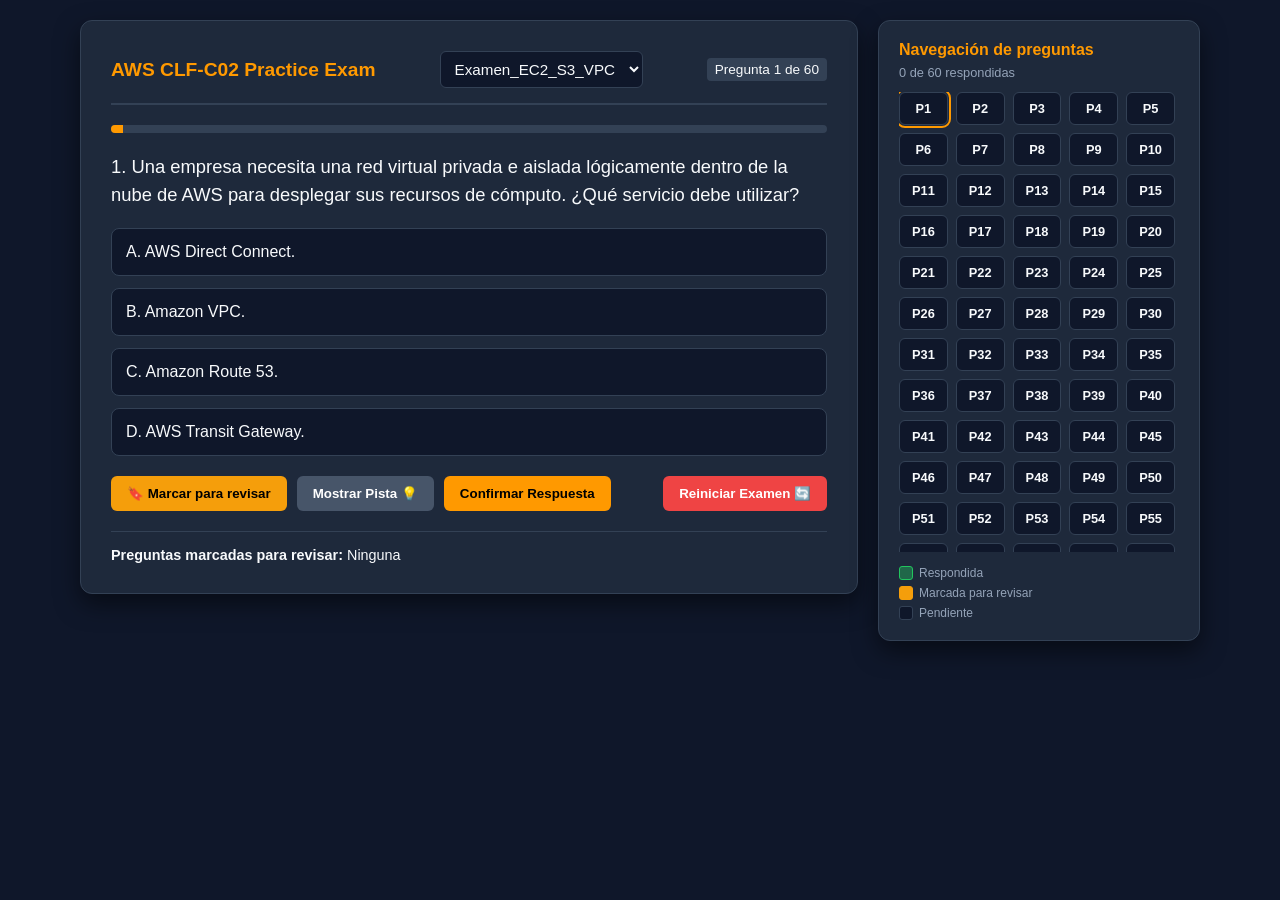
==== Examenes.html @ 05ba2298 "cambios" ====
<!DOCTYPE html>
<html lang="es">
<head>
    <meta charset="UTF-8">
    <meta name="viewport" content="width=device-width, initial-scale=1.0">
    <title>AWS Cloud Practitioner (CLF-C02) - Practice Exam</title>
    <style>
        :root {
            --bg-color: #0f172a;
            --card-bg: #1e293b;
            --accent: #ff9900;
            --text-main: #f8fafc;
            --text-muted: #94a3b8;
            --correct: #22c55e;
            --incorrect: #ef4444;
            --border-color: #334155;
            --warning: #f59e0b;
        }

        body {
            font-family: 'Segoe UI', Tahoma, Geneva, Verdana, sans-serif;
            background-color: var(--bg-color);
            color: var(--text-main);
            margin: 0;
            padding: 20px;
            display: flex;
            justify-content: center;
        }

        .layout {
            display: flex;
            gap: 20px;
            width: 100%;
            max-width: 1120px;
            align-items: flex-start;
        }

        .container {
            flex: 1;
            min-width: 0;
            background-color: var(--card-bg);
            padding: 30px;
            border-radius: 12px;
            box-shadow: 0 10px 25px rgba(0,0,0,0.5);
            border: 1px solid var(--border-color);
        }

        .nav-panel {
            width: 280px;
            flex-shrink: 0;
            background-color: var(--card-bg);
            padding: 20px;
            border-radius: 12px;
            box-shadow: 0 10px 25px rgba(0,0,0,0.5);
            border: 1px solid var(--border-color);
            position: sticky;
            top: 20px;
        }

        .nav-panel h3 {
            margin: 0 0 6px;
            font-size: 1rem;
            color: var(--accent);
        }

        .nav-summary {
            font-size: 0.8rem;
            color: var(--text-muted);
            margin-bottom: 12px;
        }

        .nav-grid {
            display: grid;
            grid-template-columns: repeat(5, 1fr);
            gap: 8px;
            max-height: 460px;
            overflow-y: auto;
            padding-right: 4px;
        }

        .nav-item {
            padding: 8px 0;
            border: 1px solid var(--border-color);
            border-radius: 6px;
            background-color: var(--bg-color);
            color: var(--text-main);
            font-size: 0.8rem;
            font-weight: bold;
            cursor: pointer;
            text-align: center;
            transition: all 0.15s;
        }

        .nav-item:hover {
            border-color: var(--accent);
        }

        /* Respondida (hecha) */
        .nav-item.answered {
            background-color: rgba(34, 197, 94, 0.2);
            border-color: var(--correct);
            color: #4ade80;
        }

        /* Marcada para revisar */
        .nav-item.flagged {
            background-color: var(--warning);
            border-color: var(--warning);
            color: #000;
        }

        /* Pregunta actual */
        .nav-item.current {
            outline: 2px solid var(--accent);
            outline-offset: 1px;
        }

        .nav-legend {
            margin-top: 14px;
            font-size: 0.75rem;
            color: var(--text-muted);
            display: flex;
            flex-direction: column;
            gap: 6px;
        }

        .nav-legend span {
            display: flex;
            align-items: center;
            gap: 6px;
        }

        .legend-dot {
            width: 12px;
            height: 12px;
            border-radius: 3px;
            display: inline-block;
            border: 1px solid var(--border-color);
        }

        .legend-answered { background-color: rgba(34, 197, 94, 0.4); border-color: var(--correct); }
        .legend-flagged { background-color: var(--warning); border-color: var(--warning); }
        .legend-pending { background-color: var(--bg-color); }

        .header {
            display: flex;
            justify-content: space-between;
            align-items: center;
            border-bottom: 2px solid var(--border-color);
            padding-bottom: 15px;
            margin-bottom: 20px;
        }

        .title {
            font-size: 1.2rem;
            color: var(--accent);
            font-weight: bold;
        }

        .exam-selector {
            background-color: var(--bg-color);
            border: 1px solid var(--border-color);
            color: var(--text-main);
            padding: 8px 10px;
            border-radius: 6px;
            font-size: 0.95rem;
        }

        .progress-bar-container {
            width: 100%;
            background-color: var(--border-color);
            height: 8px;
            border-radius: 4px;
            margin-bottom: 20px;
            overflow: hidden;
        }

        .progress-bar {
            height: 100%;
            background-color: var(--accent);
            width: 0%;
            transition: width 0.3s ease;
        }

        .question-text {
            font-size: 1.15rem;
            line-height: 1.5;
            margin-bottom: 20px;
        }

        .options-list {
            display: flex;
            flex-direction: column;
            gap: 12px;
            margin-bottom: 20px;
        }

        .option-btn {
            background-color: var(--bg-color);
            border: 1px solid var(--border-color);
            color: var(--text-main);
            padding: 14px;
            border-radius: 8px;
            text-align: left;
            cursor: pointer;
            font-size: 1rem;
            transition: all 0.2s;
        }

        .option-btn:hover:not(:disabled) {
            border-color: var(--accent);
            background-color: #1e293b;
        }

        .option-btn.selected {
            border-color: var(--accent);
            background-color: rgba(255, 153, 0, 0.1);
        }

        .option-btn.correct-ans {
            background-color: rgba(34, 197, 94, 0.2);
            border-color: var(--correct);
            color: #4ade80;
        }

        .option-btn.incorrect-ans {
            background-color: rgba(239, 68, 68, 0.2);
            border-color: var(--incorrect);
            color: #f87171;
        }

        .actions {
            display: flex;
            flex-wrap: wrap;
            gap: 10px;
            margin-top: 20px;
        }

        .btn {
            padding: 10px 16px;
            border: none;
            border-radius: 6px;
            font-weight: bold;
            cursor: pointer;
            transition: background 0.2s;
        }

        .btn-primary { background-color: var(--accent); color: #000; }
        .btn-primary:hover { background-color: #e68a00; }
        .btn-secondary { background-color: #475569; color: #fff; }
        .btn-secondary:hover { background-color: #64748b; }
        .btn-warning { background-color: var(--warning); color: #000; }
        .btn-warning:hover { background-color: #d97706; }
        .btn-reset { background-color: var(--incorrect); color: #fff; margin-left: auto; }

        .hint-box, .explanation-box {
            margin-top: 15px;
            padding: 15px;
            border-radius: 8px;
            font-size: 0.95rem;
            line-height: 1.4;
        }

        .hint-box {
            background-color: rgba(255, 255, 255, 0.05);
            border-left: 4px solid var(--accent);
            display: none;
        }

        .explanation-box {
            background-color: rgba(30, 58, 138, 0.3);
            border-left: 4px solid #3b82f6;
            display: none;
        }

        .status-badge {
            font-size: 0.85rem;
            padding: 4px 8px;
            border-radius: 4px;
            background: #334155;
        }

        .flagged-container {
            margin-top: 20px;
            padding-top: 15px;
            border-top: 1px solid var(--border-color);
            font-size: 0.9rem;
        }

        .flag-tag {
            display: inline-block;
            margin: 2px;
            padding: 4px 8px;
            cursor: pointer;
            background: var(--warning);
            color: #000;
            border: none;
            border-radius: 4px;
            font-weight: bold;
        }

        .results-list {
            display: flex;
            flex-direction: column;
            gap: 10px;
            margin: 20px 0;
        }

        .wrong-question-btn {
            width: 100%;
            background-color: rgba(239, 68, 68, 0.15);
            border: 1px solid var(--incorrect);
            color: var(--text-main);
            padding: 12px;
            border-radius: 6px;
            text-align: left;
            cursor: pointer;
        }

        .wrong-question-btn:hover {
            background-color: rgba(239, 68, 68, 0.3);
        }

        @media (max-width: 900px) {
            .layout {
                flex-direction: column;
                align-items: stretch;
            }

            .nav-panel {
                width: auto;
                position: static;
            }

            .nav-grid {
                grid-template-columns: repeat(8, 1fr);
                max-height: 200px;
            }
        }

        @media (max-width: 600px) {
            body {
                padding: 10px;
            }

            .container {
                padding: 16px;
            }

            .nav-grid {
                grid-template-columns: repeat(6, 1fr);
            }

            .header {
                flex-direction: column;
                align-items: stretch;
                gap: 12px;
            }

            .exam-selector,
            .status-badge {
                width: 100%;
                box-sizing: border-box;
            }

            .title {
                font-size: 1rem;
            }

            .question-text {
                font-size: 1rem;
            }

            .btn {
                width: 100%;
                margin-left: 0;
            }

            .btn-reset {
                margin-left: 0;
            }
        }
    </style>
</head>
<body>

<div class="layout">
<div class="container">
    <div class="header">
        <span class="title">AWS CLF-C02 Practice Exam</span>
        <select class="exam-selector" id="exam-selector" onchange="changeExam(this.value)">
            <option value="">Cargando exámenes...</option>
        </select>
        <span class="status-badge" id="progress-text">Cargando preguntas...</span>
    </div>

    <div class="progress-bar-container">
        <div class="progress-bar" id="progress-bar"></div>
    </div>

    <div id="quiz-body">
        <div class="question-text" id="question-text"></div>
        <div class="options-list" id="options-container"></div>

        <div class="hint-box" id="hint-box">
            💡 <strong>Pista:</strong> <span id="hint-text"></span>
        </div>

        <div class="explanation-box" id="explanation-box">
            📘 <strong>Aclaración / Explicación:</strong> <span id="explanation-text"></span>
        </div>

        <div class="actions">
            <button class="btn btn-warning" id="flag-btn" onclick="toggleFlag()">🔖 Marcar para revisar</button>
            <button class="btn btn-secondary" id="hint-btn" onclick="toggleHint()">Mostrar Pista 💡</button>
            <button class="btn btn-secondary" id="previous-btn" onclick="previousQuestion()" style="display:none;">⬅️ Anterior</button>
            <button class="btn btn-primary" id="submit-btn" onclick="checkAnswer()">Confirmar Respuesta</button>
            <button class="btn btn-primary" id="next-btn" onclick="nextQuestion()" style="display:none;">Siguiente ➡️</button>
            <button class="btn btn-secondary" id="return-results-btn" onclick="returnToResults()" style="display:none;">Volver a preguntas para revisar</button>
            <button class="btn btn-reset" onclick="resetProgress()">Reiniciar Examen 🔄</button>
        </div>

        <div class="flagged-container">
            <strong>Preguntas marcadas para revisar:</strong>
            <span id="flagged-tags">Ninguna</span>
        </div>
    </div>

    <div id="results-body" style="display:none;"></div>
</div>

<div class="nav-panel">
    <h3>Navegación de preguntas</h3>
    <div class="nav-summary" id="nav-summary">0 de 0 respondidas</div>
    <div class="nav-grid" id="nav-grid"></div>
    <div class="nav-legend">
        <span><span class="legend-dot legend-answered"></span> Respondida</span>
        <span><span class="legend-dot legend-flagged"></span> Marcada para revisar</span>
        <span><span class="legend-dot legend-pending"></span> Pendiente</span>
    </div>
</div>
</div>

<script>
    let questions = [];
    let currentIndex = 0;
    let selectedOption = null;
    let userAnswers = {};
    let flaggedQuestions = [];
    let currentExamFile = '';
    const maxExamFilesToCheck = 50;

    async function initApp() {
        const examFiles = await discoverExamFiles();
        const examSelector = document.getElementById('exam-selector');
        examSelector.innerHTML = '';

        if (examFiles.length === 0) {
            document.getElementById('question-text').innerText = 'No se encontraron archivos ExamenN.json.';
            return;
        }

        examFiles.forEach((examFile, index) => {
            const option = document.createElement('option');
            option.value = examFile;
            option.innerText = getExamLabel(examFile);
            examSelector.appendChild(option);
        });

        currentExamFile = examFiles[0];
        examSelector.value = currentExamFile;
        await loadExam(currentExamFile);
    }

    function getExamLabel(examFile) {
        return examFile.replace(/\.json$/i, '');
    }

    async function discoverExamFiles() {
        const listedExamFiles = await discoverExamFilesFromDirectory();
        const candidateFiles = [
            ...listedExamFiles,
            ...Array.from({ length: maxExamFilesToCheck }, (_, index) => `Examen${index + 1}.json`),
            'Examen_EC2_S3_VPC.json',
            'Examen_practica4.json',
            'Examen_practica5.json',
            'Examen_Modulo3.json'
        ];

        const examChecks = [...new Set(candidateFiles)].map(examFile => {

            return fetch(examFile, { cache: 'no-store' })
                .then(response => response.ok ? examFile : null)
                .catch(() => null);
        });

        const examFiles = await Promise.all(examChecks);
        return examFiles.filter(Boolean);
    }

    async function discoverExamFilesFromDirectory() {
        try {
            const response = await fetch('./', { cache: 'no-store' });
            if (!response.ok) return [];

            const directoryHtml = await response.text();
            const documentContent = new DOMParser().parseFromString(directoryHtml, 'text/html');
            const examFiles = [...documentContent.querySelectorAll('a')]
                .map(link => decodeURIComponent(link.getAttribute('href') || ''))
                .filter(file => /^Examen[^/]*\.json$/i.test(file))
                .map(file => file.split('/').pop());

            return [...new Set(examFiles)].sort((firstFile, secondFile) =>
                firstFile.localeCompare(secondFile, undefined, { numeric: true, sensitivity: 'base' })
            );
        } catch (error) {
            return [];
        }
    }

    async function loadExam(examFile) {
        try {
            const response = await fetch(examFile);
            if (!response.ok) throw new Error(`No se pudo cargar ${examFile}`);

            currentExamFile = examFile;
            questions = await response.json();
            currentIndex = 0;
            selectedOption = null;
            userAnswers = {};
            flaggedQuestions = [];
            loadProgress();
            renderQuestion();
        } catch (error) {
            document.getElementById('question-text').innerText = `Error al cargar el archivo '${examFile}'. Verifica que esté en la misma carpeta.`;
            console.error(error);
        }
    }

    function changeExam(examFile) {
        if (examFile === currentExamFile) return;
        loadExam(examFile);
    }

    function storageKey(name) {
        return `aws_exam_${currentExamFile}_${name}`;
    }

    function loadProgress() {
        const savedIndex = localStorage.getItem(storageKey('current_index'));
        const savedAnswers = localStorage.getItem(storageKey('answers'));
        const savedFlags = localStorage.getItem(storageKey('flags'));

        if (savedIndex !== null) currentIndex = parseInt(savedIndex, 10);
        if (savedAnswers !== null) userAnswers = JSON.parse(savedAnswers);
        if (savedFlags !== null) flaggedQuestions = JSON.parse(savedFlags);
    }

    function saveProgress() {
        localStorage.setItem(storageKey('current_index'), currentIndex);
        localStorage.setItem(storageKey('answers'), JSON.stringify(userAnswers));
        localStorage.setItem(storageKey('flags'), JSON.stringify(flaggedQuestions));
    }

    function renderQuestion() {
        if (questions.length === 0) return;

        if (currentIndex >= questions.length) {
            showResults();
            return;
        }

        const q = questions[currentIndex];
        document.getElementById('question-text').innerText = q.question;
        document.getElementById('progress-text').innerText = `Pregunta ${currentIndex + 1} de ${questions.length}`;
        document.getElementById('progress-bar').style.width = `${((currentIndex + 1) / questions.length) * 100}%`;

        const optionsContainer = document.getElementById('options-container');
        optionsContainer.innerHTML = '';
        document.getElementById('hint-box').style.display = 'none';
        document.getElementById('explanation-box').style.display = 'none';
        document.getElementById('previous-btn').style.display = currentIndex > 0 ? 'inline-block' : 'none';
        document.getElementById('submit-btn').style.display = 'inline-block';
        document.getElementById('next-btn').style.display = 'none';
        selectedOption = Array.isArray(q.correct) ? [] : null;

        q.options.forEach((opt, idx) => {
            const btn = document.createElement('button');
            btn.className = 'option-btn';
            btn.innerText = opt;
            btn.onclick = () => selectOption(idx);
            optionsContainer.appendChild(btn);
        });

        if (userAnswers[currentIndex] !== undefined) {
            if (Array.isArray(q.correct)) {
                selectedOption = Array.isArray(userAnswers[currentIndex])
                    ? [...userAnswers[currentIndex]]
                    : [];
                if (selectedOption.length > 0) checkAnswer(true);
            } else {
                selectedOption = userAnswers[currentIndex];
                checkAnswer(true);
            }
        }

        updateFlaggedUI();
        updateQuestionActionButtons();
        renderNavPanel();
    }

    function selectOption(index) {
        if (userAnswers[currentIndex] !== undefined) return;

        const isMultipleChoice = Array.isArray(questions[currentIndex].correct);
        if (isMultipleChoice) {
            selectedOption = selectedOption.includes(index)
                ? selectedOption.filter(optionIndex => optionIndex !== index)
                : [...selectedOption, index];
        } else {
            selectedOption = index;
        }

        const buttons = document.querySelectorAll('.option-btn');
        buttons.forEach((btn, idx) => {
            if (isMultipleChoice ? selectedOption.includes(idx) : idx === index) {
                btn.classList.add('selected');
            } else {
                btn.classList.remove('selected');
            }
        });
    }

    function toggleHint() {
        const hintBox = document.getElementById('hint-box');
        document.getElementById('hint-text').innerText = questions[currentIndex].hint;
        hintBox.style.display = (hintBox.style.display === 'none' || hintBox.style.display === '') ? 'block' : 'none';
    }

    function checkAnswer(isRestored = false) {
        const isMultipleChoice = Array.isArray(questions[currentIndex].correct);
        const hasSelection = isMultipleChoice ? selectedOption.length > 0 : selectedOption !== null;

        if (!hasSelection && !isRestored) {
            alert("Por favor selecciona una opción antes de continuar.");
            return;
        }

        const q = questions[currentIndex];
        if (isMultipleChoice && selectedOption.length !== q.correct.length && !isRestored) {
            alert(`Debes seleccionar exactamente ${q.correct.length} opciones.`);
            return;
        }

        const buttons = document.querySelectorAll('.option-btn');
        const selectedOptions = isMultipleChoice ? selectedOption : [selectedOption];

        userAnswers[currentIndex] = isMultipleChoice ? [...selectedOption] : selectedOption;
        saveProgress();

        buttons.forEach((btn, idx) => {
            btn.disabled = true;
            
            // Evalúa respuestas únicas o múltiples (arreglos)
            const isThisOptionCorrect = Array.isArray(q.correct) ? q.correct.includes(idx) : idx === q.correct;

            if (isThisOptionCorrect) {
                btn.classList.add('correct-ans');
            } else if (selectedOptions.includes(idx)) {
                btn.classList.add('incorrect-ans');
            }
        });

        document.getElementById('explanation-text').innerHTML = q.explanation;
        document.getElementById('explanation-box').style.display = 'block';

        document.getElementById('submit-btn').style.display = 'none';
        document.getElementById('next-btn').style.display = 'inline-block';

        renderNavPanel();
    }

    function nextQuestion() {
        currentIndex++;
        saveProgress();
        renderQuestion();
    }

    function previousQuestion() {
        if (currentIndex === 0) return;

        currentIndex--;
        saveProgress();
        renderQuestion();
    }

    function toggleFlag() {
        if (flaggedQuestions.includes(currentIndex)) {
            flaggedQuestions = flaggedQuestions.filter(idx => idx !== currentIndex);
        } else {
            flaggedQuestions.push(currentIndex);
        }
        saveProgress();
        updateFlaggedUI();
        updateQuestionActionButtons();
        renderNavPanel();
    }

    function updateQuestionActionButtons() {
        const hasConfirmedAnswer = userAnswers[currentIndex] !== undefined;
        const isFlagged = flaggedQuestions.includes(currentIndex);
        const canGoToNext = hasConfirmedAnswer || isFlagged;

        document.getElementById('submit-btn').style.display = canGoToNext ? 'none' : 'inline-block';
        document.getElementById('next-btn').style.display = canGoToNext ? 'inline-block' : 'none';
    }

    function updateFlaggedUI() {
        const flagBtn = document.getElementById('flag-btn');
        const flaggedTags = document.getElementById('flagged-tags');

        if (flaggedQuestions.includes(currentIndex)) {
            flagBtn.innerText = "🚩 Marcada (Desmarcar)";
        } else {
            flagBtn.innerText = "🔖 Marcar para revisar";
        }

        if (flaggedQuestions.length === 0) {
            flaggedTags.innerHTML = "Ninguna";
        } else {
            flaggedTags.innerHTML = flaggedQuestions
                .sort((a, b) => a - b)
                .map(idx => `<button class="flag-tag" onclick="goToQuestion(${idx})">P${idx + 1}</button>`)
                .join(' ');
        }
    }

    function goToQuestion(index) {
        if (document.getElementById('results-body').style.display === 'block') {
            document.getElementById('results-body').style.display = 'none';
            document.getElementById('quiz-body').style.display = 'block';
            document.getElementById('return-results-btn').style.display = 'none';
        }
        currentIndex = index;
        saveProgress();
        renderQuestion();
    }

    function renderNavPanel() {
        const navGrid = document.getElementById('nav-grid');
        const navSummary = document.getElementById('nav-summary');
        if (!navGrid) return;

        if (questions.length === 0) {
            navGrid.innerHTML = '';
            navSummary.innerText = '0 de 0 respondidas';
            return;
        }

        const answeredCount = Object.keys(userAnswers).length;
        navSummary.innerText = `${answeredCount} de ${questions.length} respondidas`;

        navGrid.innerHTML = questions.map((_, index) => {
            const classes = ['nav-item'];
            if (userAnswers[index] !== undefined) classes.push('answered');
            if (flaggedQuestions.includes(index)) classes.push('flagged');
            if (index === currentIndex) classes.push('current');
            return `<button class="${classes.join(' ')}" onclick="goToQuestion(${index})">P${index + 1}</button>`;
        }).join('');
    }

    function resetProgress() {
        if (confirm("¿Estás seguro de reiniciar todo el examen? Se borrará tu avance y marcas.")) {
            localStorage.removeItem(storageKey('current_index'));
            localStorage.removeItem(storageKey('answers'));
            localStorage.removeItem(storageKey('flags'));
            currentIndex = 0;
            userAnswers = {};
            flaggedQuestions = [];
            document.getElementById('results-body').style.display = 'none';
            document.getElementById('quiz-body').style.display = 'block';
            document.getElementById('return-results-btn').style.display = 'none';
            renderQuestion();
        }
    }

    function isAnswerCorrect(question, answer) {
        if (Array.isArray(question.correct)) {
            return Array.isArray(answer)
                && question.correct.length === answer.length
                && question.correct.every(optionIndex => answer.includes(optionIndex));
        }

        return answer === question.correct;
    }

    function getIncorrectQuestions() {
        return questions
            .map((question, index) => ({ question, index }))
            .filter(({ question, index }) =>
                userAnswers[index] !== undefined && !isAnswerCorrect(question, userAnswers[index])
            );
    }

    function reviewIncorrectQuestion(index) {
        document.getElementById('results-body').style.display = 'none';
        document.getElementById('quiz-body').style.display = 'block';
        document.getElementById('return-results-btn').style.display = 'inline-block';
        currentIndex = index;
        saveProgress();
        renderQuestion();
    }

    function returnToResults() {
        document.getElementById('quiz-body').style.display = 'none';
        document.getElementById('return-results-btn').style.display = 'none';
        showResults();
    }

    function showResults() {
        document.getElementById('return-results-btn').style.display = 'none';
        let correctCount = 0;
        questions.forEach((q, idx) => {
            if (isAnswerCorrect(q, userAnswers[idx])) correctCount++;
        });

        const scorePercent = Math.round((correctCount / questions.length) * 100);
        if (flaggedQuestions.length > 0) {
            const reviewFlagged = confirm(
                `Tienes ${flaggedQuestions.length} pregunta(s) marcada(s) para revisar. ¿Quieres revisarlas ahora?`
            );

            if (reviewFlagged) {
                goToQuestion([...flaggedQuestions].sort((a, b) => a - b)[0]);
                return;
            }
        }

        const incorrectQuestions = getIncorrectQuestions();
        const incorrectList = incorrectQuestions.length === 0
            ? '<p>✅ No tienes respuestas incorrectas.</p>'
            : `
                <h3>Preguntas para revisar</h3>
                <p>Haz clic en una pregunta para volver a verla con su explicación.</p>
                <div class="results-list">
                    ${incorrectQuestions.map(({ question, index }) => `
                        <button class="wrong-question-btn" onclick="reviewIncorrectQuestion(${index})">
                            ❌ Pregunta ${index + 1}: ${question.question}
                        </button>
                    `).join('')}
                </div>
            `;

        document.getElementById('quiz-body').style.display = 'none';
        document.getElementById('results-body').style.display = 'block';
        document.getElementById('results-body').innerHTML = `
            <h2>🎉 ¡Examen Completado!</h2>
            <p>Puntaje obtenido: <strong>${correctCount} / ${questions.length}</strong> (${scorePercent}%)</p>
            <p>${scorePercent >= 70 ? '✅ ¡Felicidades! Aprobaste la simulación.' : '⚠️ Te sugerimos repasar los conceptos e intentarlo de nuevo.'}</p>
            ${incorrectList}
            <button class="btn btn-primary" onclick="resetProgress()">Intentar de Nuevo 🔄</button>
        `;
    }

    // Iniciar aplicación
    initApp();
</script>
</body>
</html>
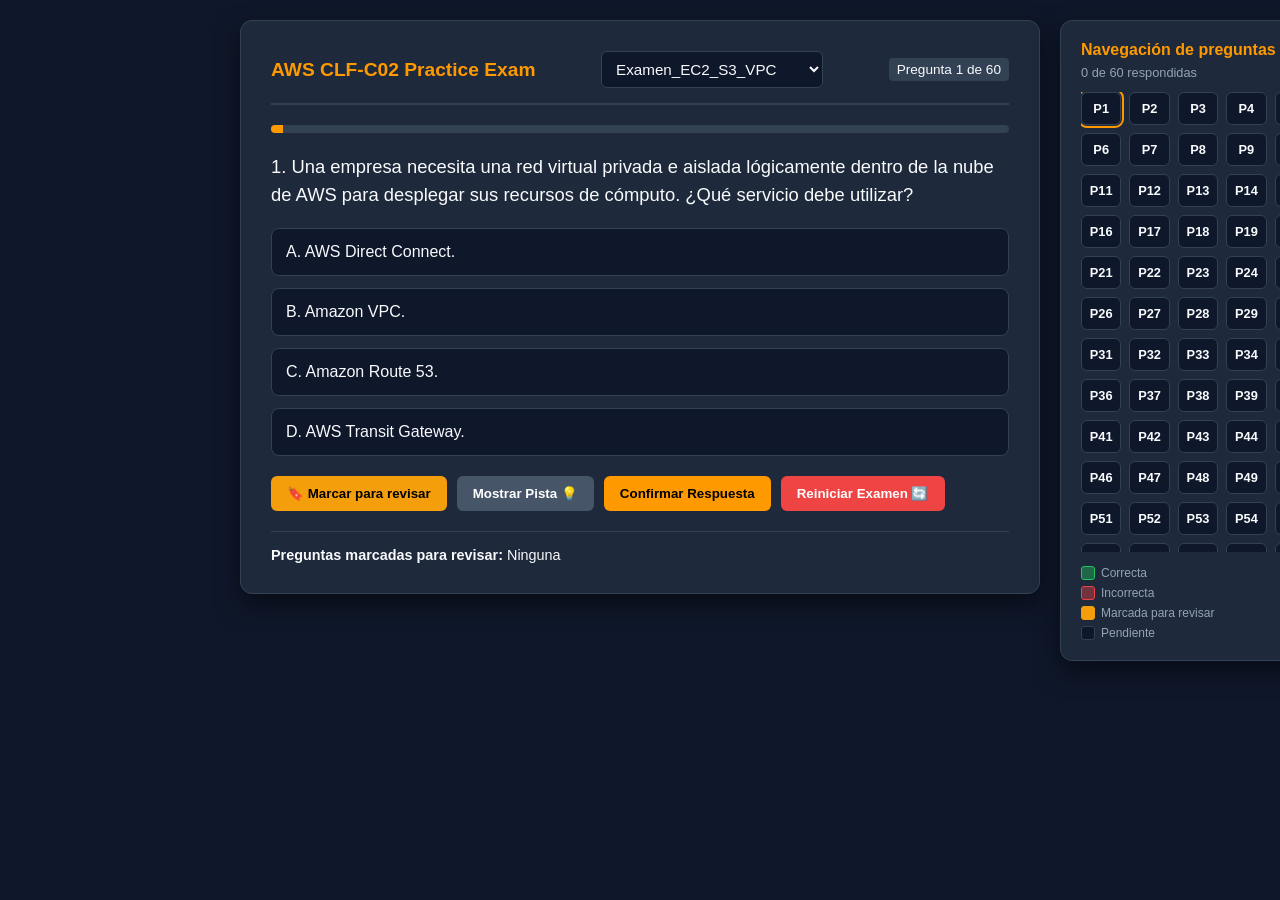
==== commit 4ad4b46a: "cambios" ====
--- a/Examenes.html
+++ b/Examenes.html
@@ -28,16 +28,15 @@
         }
 
         .layout {
-            display: flex;
-            gap: 20px;
-            width: 100%;
-            max-width: 1120px;
-            align-items: flex-start;
+            position: relative;
+            width: 800px;
+            max-width: 100%;
         }
 
         .container {
-            flex: 1;
-            min-width: 0;
+            width: 800px;
+            max-width: 100%;
+            box-sizing: border-box;
             background-color: var(--card-bg);
             padding: 30px;
             border-radius: 12px;
@@ -47,14 +46,15 @@
 
         .nav-panel {
             width: 280px;
-            flex-shrink: 0;
+            box-sizing: border-box;
             background-color: var(--card-bg);
             padding: 20px;
             border-radius: 12px;
             box-shadow: 0 10px 25px rgba(0,0,0,0.5);
             border: 1px solid var(--border-color);
-            position: sticky;
-            top: 20px;
+            position: absolute;
+            top: 0;
+            left: calc(100% + 20px);
         }
 
         .nav-panel h3 {
@@ -95,11 +95,18 @@
             border-color: var(--accent);
         }
 
-        /* Respondida (hecha) */
-        .nav-item.answered {
+        /* Respondida correctamente */
+        .nav-item.correct {
             background-color: rgba(34, 197, 94, 0.2);
             border-color: var(--correct);
             color: #4ade80;
+        }
+
+        /* Respondida incorrectamente */
+        .nav-item.incorrect {
+            background-color: rgba(239, 68, 68, 0.2);
+            border-color: var(--incorrect);
+            color: #f87171;
         }
 
         /* Marcada para revisar */
@@ -138,7 +145,8 @@
             border: 1px solid var(--border-color);
         }
 
-        .legend-answered { background-color: rgba(34, 197, 94, 0.4); border-color: var(--correct); }
+        .legend-correct { background-color: rgba(34, 197, 94, 0.4); border-color: var(--correct); }
+        .legend-incorrect { background-color: rgba(239, 68, 68, 0.4); border-color: var(--incorrect); }
         .legend-flagged { background-color: var(--warning); border-color: var(--warning); }
         .legend-pending { background-color: var(--bg-color); }
 
@@ -251,7 +259,7 @@
         .btn-secondary:hover { background-color: #64748b; }
         .btn-warning { background-color: var(--warning); color: #000; }
         .btn-warning:hover { background-color: #d97706; }
-        .btn-reset { background-color: var(--incorrect); color: #fff; margin-left: auto; }
+        .btn-reset { background-color: var(--incorrect); color: #fff; }
 
         .hint-box, .explanation-box {
             margin-top: 15px;
@@ -321,15 +329,22 @@
             background-color: rgba(239, 68, 68, 0.3);
         }
 
+        @media (max-width: 1140px) {
+            .nav-panel {
+                position: static;
+                left: auto;
+                width: 100%;
+                margin-top: 20px;
+            }
+        }
+
         @media (max-width: 900px) {
-            .layout {
-                flex-direction: column;
-                align-items: stretch;
+            .container {
+                width: auto;
             }
 
             .nav-panel {
-                width: auto;
-                position: static;
+                width: 100%;
             }
 
             .nav-grid {
@@ -434,7 +449,8 @@
     <div class="nav-summary" id="nav-summary">0 de 0 respondidas</div>
     <div class="nav-grid" id="nav-grid"></div>
     <div class="nav-legend">
-        <span><span class="legend-dot legend-answered"></span> Respondida</span>
+        <span><span class="legend-dot legend-correct"></span> Correcta</span>
+        <span><span class="legend-dot legend-incorrect"></span> Incorrecta</span>
         <span><span class="legend-dot legend-flagged"></span> Marcada para revisar</span>
         <span><span class="legend-dot legend-pending"></span> Pendiente</span>
     </div>
@@ -760,10 +776,16 @@
         const answeredCount = Object.keys(userAnswers).length;
         navSummary.innerText = `${answeredCount} de ${questions.length} respondidas`;
 
-        navGrid.innerHTML = questions.map((_, index) => {
+        navGrid.innerHTML = questions.map((question, index) => {
             const classes = ['nav-item'];
-            if (userAnswers[index] !== undefined) classes.push('answered');
-            if (flaggedQuestions.includes(index)) classes.push('flagged');
+            const isAnswered = userAnswers[index] !== undefined;
+
+            if (flaggedQuestions.includes(index)) {
+                classes.push('flagged');
+            } else if (isAnswered) {
+                classes.push(isAnswerCorrect(question, userAnswers[index]) ? 'correct' : 'incorrect');
+            }
+
             if (index === currentIndex) classes.push('current');
             return `<button class="${classes.join(' ')}" onclick="goToQuestion(${index})">P${index + 1}</button>`;
         }).join('');
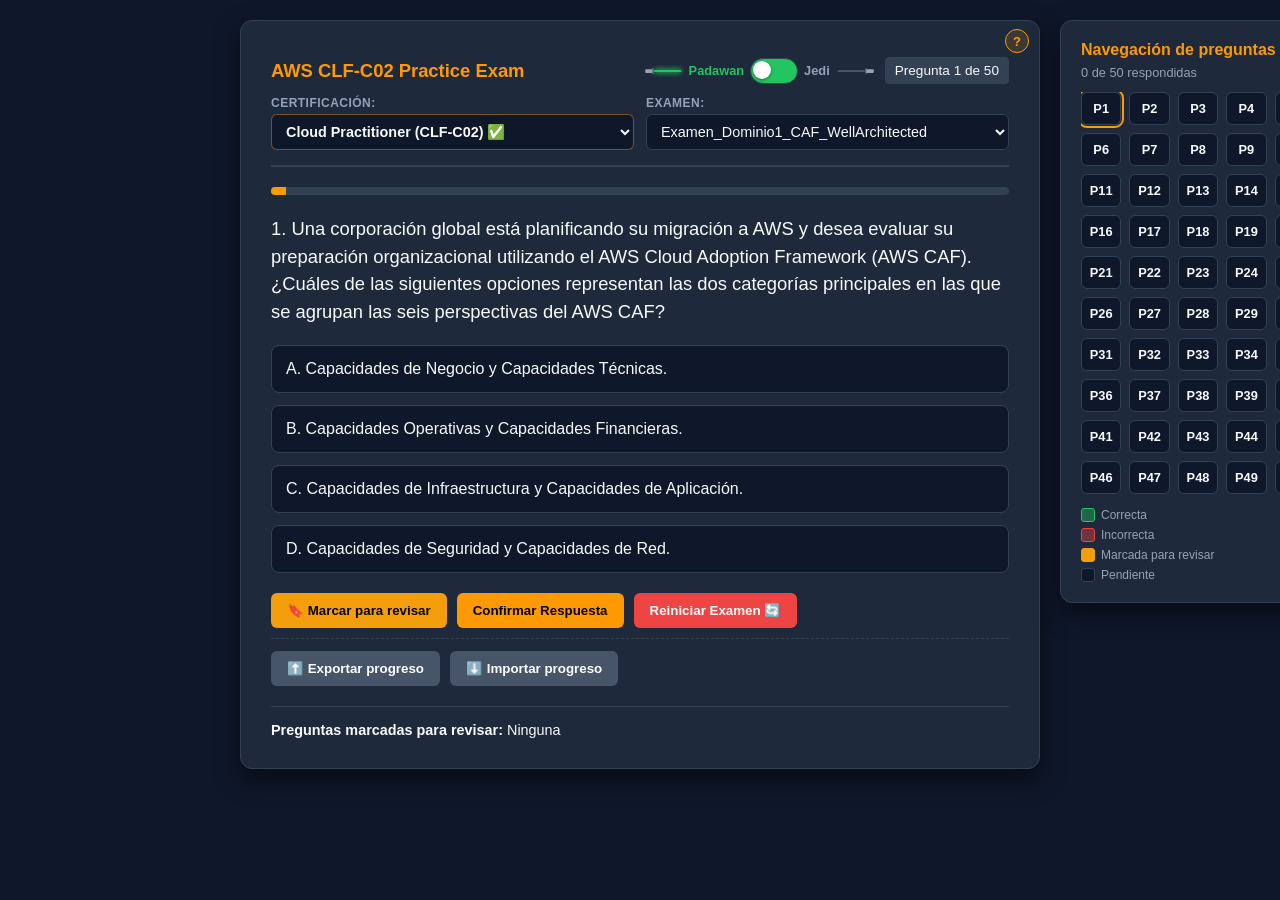
==== commit ab307095: "Aprobado CLF-C02 + reestructuracion multi-certificacion (Cloud Practitioner y Architect Associate)" ====
--- a/Examenes.html
+++ b/Examenes.html
@@ -3,436 +3,98 @@
 <head>
     <meta charset="UTF-8">
     <meta name="viewport" content="width=device-width, initial-scale=1.0">
-    <title>AWS Cloud Practitioner (CLF-C02) - Practice Exam</title>
-    <style>
-        :root {
-            --bg-color: #0f172a;
-            --card-bg: #1e293b;
-            --accent: #ff9900;
-            --text-main: #f8fafc;
-            --text-muted: #94a3b8;
-            --correct: #22c55e;
-            --incorrect: #ef4444;
-            --border-color: #334155;
-            --warning: #f59e0b;
-        }
-
-        body {
-            font-family: 'Segoe UI', Tahoma, Geneva, Verdana, sans-serif;
-            background-color: var(--bg-color);
-            color: var(--text-main);
-            margin: 0;
-            padding: 20px;
-            display: flex;
-            justify-content: center;
-        }
-
-        .layout {
-            position: relative;
-            width: 800px;
-            max-width: 100%;
-        }
-
-        .container {
-            width: 800px;
-            max-width: 100%;
-            box-sizing: border-box;
-            background-color: var(--card-bg);
-            padding: 30px;
-            border-radius: 12px;
-            box-shadow: 0 10px 25px rgba(0,0,0,0.5);
-            border: 1px solid var(--border-color);
-        }
-
-        .nav-panel {
-            width: 280px;
-            box-sizing: border-box;
-            background-color: var(--card-bg);
-            padding: 20px;
-            border-radius: 12px;
-            box-shadow: 0 10px 25px rgba(0,0,0,0.5);
-            border: 1px solid var(--border-color);
-            position: absolute;
-            top: 0;
-            left: calc(100% + 20px);
-        }
-
-        .nav-panel h3 {
-            margin: 0 0 6px;
-            font-size: 1rem;
-            color: var(--accent);
-        }
-
-        .nav-summary {
-            font-size: 0.8rem;
-            color: var(--text-muted);
-            margin-bottom: 12px;
-        }
-
-        .nav-grid {
-            display: grid;
-            grid-template-columns: repeat(5, 1fr);
-            gap: 8px;
-            max-height: 460px;
-            overflow-y: auto;
-            padding-right: 4px;
-        }
-
-        .nav-item {
-            padding: 8px 0;
-            border: 1px solid var(--border-color);
-            border-radius: 6px;
-            background-color: var(--bg-color);
-            color: var(--text-main);
-            font-size: 0.8rem;
-            font-weight: bold;
-            cursor: pointer;
-            text-align: center;
-            transition: all 0.15s;
-        }
-
-        .nav-item:hover {
-            border-color: var(--accent);
-        }
-
-        /* Respondida correctamente */
-        .nav-item.correct {
-            background-color: rgba(34, 197, 94, 0.2);
-            border-color: var(--correct);
-            color: #4ade80;
-        }
-
-        /* Respondida incorrectamente */
-        .nav-item.incorrect {
-            background-color: rgba(239, 68, 68, 0.2);
-            border-color: var(--incorrect);
-            color: #f87171;
-        }
-
-        /* Marcada para revisar */
-        .nav-item.flagged {
-            background-color: var(--warning);
-            border-color: var(--warning);
-            color: #000;
-        }
-
-        /* Pregunta actual */
-        .nav-item.current {
-            outline: 2px solid var(--accent);
-            outline-offset: 1px;
-        }
-
-        .nav-legend {
-            margin-top: 14px;
-            font-size: 0.75rem;
-            color: var(--text-muted);
-            display: flex;
-            flex-direction: column;
-            gap: 6px;
-        }
-
-        .nav-legend span {
-            display: flex;
-            align-items: center;
-            gap: 6px;
-        }
-
-        .legend-dot {
-            width: 12px;
-            height: 12px;
-            border-radius: 3px;
-            display: inline-block;
-            border: 1px solid var(--border-color);
-        }
-
-        .legend-correct { background-color: rgba(34, 197, 94, 0.4); border-color: var(--correct); }
-        .legend-incorrect { background-color: rgba(239, 68, 68, 0.4); border-color: var(--incorrect); }
-        .legend-flagged { background-color: var(--warning); border-color: var(--warning); }
-        .legend-pending { background-color: var(--bg-color); }
-
-        .header {
-            display: flex;
-            justify-content: space-between;
-            align-items: center;
-            border-bottom: 2px solid var(--border-color);
-            padding-bottom: 15px;
-            margin-bottom: 20px;
-        }
-
-        .title {
-            font-size: 1.2rem;
-            color: var(--accent);
-            font-weight: bold;
-        }
-
-        .exam-selector {
-            background-color: var(--bg-color);
-            border: 1px solid var(--border-color);
-            color: var(--text-main);
-            padding: 8px 10px;
-            border-radius: 6px;
-            font-size: 0.95rem;
-        }
-
-        .progress-bar-container {
-            width: 100%;
-            background-color: var(--border-color);
-            height: 8px;
-            border-radius: 4px;
-            margin-bottom: 20px;
-            overflow: hidden;
-        }
-
-        .progress-bar {
-            height: 100%;
-            background-color: var(--accent);
-            width: 0%;
-            transition: width 0.3s ease;
-        }
-
-        .question-text {
-            font-size: 1.15rem;
-            line-height: 1.5;
-            margin-bottom: 20px;
-        }
-
-        .options-list {
-            display: flex;
-            flex-direction: column;
-            gap: 12px;
-            margin-bottom: 20px;
-        }
-
-        .option-btn {
-            background-color: var(--bg-color);
-            border: 1px solid var(--border-color);
-            color: var(--text-main);
-            padding: 14px;
-            border-radius: 8px;
-            text-align: left;
-            cursor: pointer;
-            font-size: 1rem;
-            transition: all 0.2s;
-        }
-
-        .option-btn:hover:not(:disabled) {
-            border-color: var(--accent);
-            background-color: #1e293b;
-        }
-
-        .option-btn.selected {
-            border-color: var(--accent);
-            background-color: rgba(255, 153, 0, 0.1);
-        }
-
-        .option-btn.correct-ans {
-            background-color: rgba(34, 197, 94, 0.2);
-            border-color: var(--correct);
-            color: #4ade80;
-        }
-
-        .option-btn.incorrect-ans {
-            background-color: rgba(239, 68, 68, 0.2);
-            border-color: var(--incorrect);
-            color: #f87171;
-        }
-
-        .actions {
-            display: flex;
-            flex-wrap: wrap;
-            gap: 10px;
-            margin-top: 20px;
-        }
-
-        .btn {
-            padding: 10px 16px;
-            border: none;
-            border-radius: 6px;
-            font-weight: bold;
-            cursor: pointer;
-            transition: background 0.2s;
-        }
-
-        .btn-primary { background-color: var(--accent); color: #000; }
-        .btn-primary:hover { background-color: #e68a00; }
-        .btn-secondary { background-color: #475569; color: #fff; }
-        .btn-secondary:hover { background-color: #64748b; }
-        .btn-warning { background-color: var(--warning); color: #000; }
-        .btn-warning:hover { background-color: #d97706; }
-        .btn-reset { background-color: var(--incorrect); color: #fff; }
-
-        .hint-box, .explanation-box {
-            margin-top: 15px;
-            padding: 15px;
-            border-radius: 8px;
-            font-size: 0.95rem;
-            line-height: 1.4;
-        }
-
-        .hint-box {
-            background-color: rgba(255, 255, 255, 0.05);
-            border-left: 4px solid var(--accent);
-            display: none;
-        }
-
-        .explanation-box {
-            background-color: rgba(30, 58, 138, 0.3);
-            border-left: 4px solid #3b82f6;
-            display: none;
-        }
-
-        .status-badge {
-            font-size: 0.85rem;
-            padding: 4px 8px;
-            border-radius: 4px;
-            background: #334155;
-        }
-
-        .flagged-container {
-            margin-top: 20px;
-            padding-top: 15px;
-            border-top: 1px solid var(--border-color);
-            font-size: 0.9rem;
-        }
-
-        .flag-tag {
-            display: inline-block;
-            margin: 2px;
-            padding: 4px 8px;
-            cursor: pointer;
-            background: var(--warning);
-            color: #000;
-            border: none;
-            border-radius: 4px;
-            font-weight: bold;
-        }
-
-        .results-list {
-            display: flex;
-            flex-direction: column;
-            gap: 10px;
-            margin: 20px 0;
-        }
-
-        .wrong-question-btn {
-            width: 100%;
-            background-color: rgba(239, 68, 68, 0.15);
-            border: 1px solid var(--incorrect);
-            color: var(--text-main);
-            padding: 12px;
-            border-radius: 6px;
-            text-align: left;
-            cursor: pointer;
-        }
-
-        .wrong-question-btn:hover {
-            background-color: rgba(239, 68, 68, 0.3);
-        }
-
-        @media (max-width: 1140px) {
-            .nav-panel {
-                position: static;
-                left: auto;
-                width: 100%;
-                margin-top: 20px;
-            }
-        }
-
-        @media (max-width: 900px) {
-            .container {
-                width: auto;
-            }
-
-            .nav-panel {
-                width: 100%;
-            }
-
-            .nav-grid {
-                grid-template-columns: repeat(8, 1fr);
-                max-height: 200px;
-            }
-        }
-
-        @media (max-width: 600px) {
-            body {
-                padding: 10px;
-            }
-
-            .container {
-                padding: 16px;
-            }
-
-            .nav-grid {
-                grid-template-columns: repeat(6, 1fr);
-            }
-
-            .header {
-                flex-direction: column;
-                align-items: stretch;
-                gap: 12px;
-            }
-
-            .exam-selector,
-            .status-badge {
-                width: 100%;
-                box-sizing: border-box;
-            }
-
-            .title {
-                font-size: 1rem;
-            }
-
-            .question-text {
-                font-size: 1rem;
-            }
-
-            .btn {
-                width: 100%;
-                margin-left: 0;
-            }
-
-            .btn-reset {
-                margin-left: 0;
-            }
-        }
-    </style>
+    <title>Simulador de Exámenes AWS</title>
+    <link rel="stylesheet" href="styles.css?v=21">
 </head>
 <body>
 
 <div class="layout">
 <div class="container">
+    <button type="button" class="help-btn" id="help-btn" commandfor="help-dialog" command="show-modal" aria-label="Ayuda sobre cómo usar la aplicación" title="¿Cómo funciona la aplicación?">?</button>
     <div class="header">
-        <span class="title">AWS CLF-C02 Practice Exam</span>
-        <select class="exam-selector" id="exam-selector" onchange="changeExam(this.value)">
-            <option value="">Cargando exámenes...</option>
-        </select>
-        <span class="status-badge" id="progress-text">Cargando preguntas...</span>
+        <div class="header-top-row">
+            <span class="title" id="app-title">AWS Practice Exam</span>
+            <div class="mode-switch" id="mode-switch" onclick="toggleExamMode()" role="switch" aria-checked="false" tabindex="0" title="Cambia entre modo práctica (Padawan) y modo examen (Jedi)">
+                <span class="mode-switch-label mode-switch-padawan">
+                    <svg class="saber saber-green" viewBox="0 0 64 16" aria-hidden="true" focusable="false">
+                        <rect class="saber-hilt" x="2" y="5" width="12" height="6" rx="1.5"/>
+                        <rect class="saber-guard" x="13" y="3.5" width="2.5" height="9" rx="1"/>
+                        <rect class="saber-blade" x="16" y="6.5" width="44" height="3" rx="1.5"/>
+                    </svg>
+                    Padawan
+                </span>
+                <span class="mode-switch-track"><span class="mode-switch-thumb"></span></span>
+                <span class="mode-switch-label mode-switch-jedi">
+                    Jedi
+                    <svg class="saber saber-blue" viewBox="0 0 64 16" aria-hidden="true" focusable="false">
+                        <rect class="saber-blade" x="4" y="6.5" width="44" height="3" rx="1.5"/>
+                        <rect class="saber-guard" x="48.5" y="3.5" width="2.5" height="9" rx="1"/>
+                        <rect class="saber-hilt" x="50" y="5" width="12" height="6" rx="1.5"/>
+                    </svg>
+                </span>
+            </div>
+            <span class="status-badge" id="progress-text">Cargando preguntas...</span>
+        </div>
+        <div class="header-selectors-row">
+            <label class="selector-group">
+                <span class="selector-label">Certificación:</span>
+                <select class="exam-selector cert-selector" id="cert-selector" onchange="changeCertification(this.value)">
+                    <option value="">Cargando certificaciones...</option>
+                </select>
+            </label>
+            <label class="selector-group">
+                <span class="selector-label">Examen:</span>
+                <select class="exam-selector" id="exam-selector" onchange="changeExam(this.value)">
+                    <option value="">Cargando exámenes...</option>
+                </select>
+            </label>
+        </div>
     </div>
 
     <div class="progress-bar-container">
         <div class="progress-bar" id="progress-bar"></div>
     </div>
 
+    <div class="exam-mode-banner" id="exam-mode-banner">
+        ⚔️ <strong>Modo Jedi activo:</strong> no verás si aciertas o fallas hasta terminar. Responde todas las preguntas y recibirás el veredicto final.
+    </div>
+
     <div id="quiz-body">
         <div class="question-text" id="question-text"></div>
         <div class="options-list" id="options-container"></div>
+
+        <div class="actions">
+            <button class="btn btn-warning" id="flag-btn" onclick="toggleFlag()">🔖 Marcar para revisar</button>
+            <button class="btn btn-secondary" id="hint-btn" onclick="toggleHint()" style="display:none;">Mostrar Pista 💡</button>
+            <button class="btn btn-secondary" id="translate-btn" onclick="toggleTranslation()" style="display:none;">🌐 Ver en inglés</button>
+            <button class="btn btn-secondary" id="previous-btn" onclick="previousQuestion()" style="display:none;">⬅️ Anterior</button>
+            <button class="btn btn-primary" id="submit-btn" onclick="checkAnswer()">Confirmar Respuesta</button>
+            <button class="btn btn-secondary" id="modify-btn" onclick="modifyAnswer()" style="display:none;">✏️ Modificar respuesta</button>
+            <button class="btn btn-primary" id="next-btn" onclick="nextQuestion()" style="display:none;">Siguiente ➡️</button>
+            <button class="btn btn-primary" id="finish-btn" onclick="finishExam()" style="display:none;">🏁 Finalizar</button>
+            <button class="btn btn-secondary" id="return-results-btn" onclick="returnToResults()" style="display:none;">Volver a preguntas para revisar</button>
+            <button class="btn btn-primary" id="score-btn" onclick="showResults(true)" style="display:none;">📊 Ver puntaje</button>
+            <button class="btn btn-reset" onclick="resetProgress()">Reiniciar Examen 🔄</button>
+        </div>
+
+        <div class="actions sync-actions">
+            <button class="btn btn-secondary" onclick="exportProgress()">⬆️ Exportar progreso</button>
+            <button class="btn btn-secondary" onclick="importProgress()">⬇️ Importar progreso</button>
+            <input type="file" id="import-file-input" accept="application/json,.json" style="display:none;" onchange="handleImportFile(event)">
+        </div>
 
         <div class="hint-box" id="hint-box">
             💡 <strong>Pista:</strong> <span id="hint-text"></span>
         </div>
 
+        <div class="translation-box" id="translation-box">
+            🌐 <strong>English version:</strong>
+            <p class="translation-question" id="translation-question"></p>
+            <ul class="translation-options" id="translation-options"></ul>
+        </div>
+
         <div class="explanation-box" id="explanation-box">
             📘 <strong>Aclaración / Explicación:</strong> <span id="explanation-text"></span>
-        </div>
-
-        <div class="actions">
-            <button class="btn btn-warning" id="flag-btn" onclick="toggleFlag()">🔖 Marcar para revisar</button>
-            <button class="btn btn-secondary" id="hint-btn" onclick="toggleHint()">Mostrar Pista 💡</button>
-            <button class="btn btn-secondary" id="previous-btn" onclick="previousQuestion()" style="display:none;">⬅️ Anterior</button>
-            <button class="btn btn-primary" id="submit-btn" onclick="checkAnswer()">Confirmar Respuesta</button>
-            <button class="btn btn-primary" id="next-btn" onclick="nextQuestion()" style="display:none;">Siguiente ➡️</button>
-            <button class="btn btn-secondary" id="return-results-btn" onclick="returnToResults()" style="display:none;">Volver a preguntas para revisar</button>
-            <button class="btn btn-reset" onclick="resetProgress()">Reiniciar Examen 🔄</button>
         </div>
 
         <div class="flagged-container">
@@ -457,435 +119,70 @@
 </div>
 </div>
 
-<script>
-    let questions = [];
-    let currentIndex = 0;
-    let selectedOption = null;
-    let userAnswers = {};
-    let flaggedQuestions = [];
-    let currentExamFile = '';
-    const maxExamFilesToCheck = 50;
+<dialog id="help-dialog" class="help-dialog" closedby="any" aria-labelledby="help-dialog-title">
+    <div class="help-dialog-header">
+        <h2 id="help-dialog-title">❓ Guía de uso del Simulador de Exámenes AWS</h2>
+        <button type="button" class="help-close-btn" commandfor="help-dialog" command="close" aria-label="Cerrar guía de uso" autofocus>✕</button>
+    </div>
+    <div class="help-dialog-body">
+        <section class="help-section">
+            <h3>⚔️ Modos de estudio: Padawan vs. Jedi</h3>
+            <ul>
+                <li><strong>🧑‍🎓 Modo Padawan (Práctica):</strong> Ideal para aprender conceptos. Al confirmar cada pregunta ves enseguida si acertaste (verde) o fallaste (rojo), junto con la <strong>📘 Aclaración / Explicación</strong>. Además puedes consultar una ayuda previa con <strong>Mostrar Pista 💡</strong>.</li>
+                <li><strong>⚔️ Modo Jedi (Simulacro real):</strong> Imita las condiciones del examen oficial de AWS. Al confirmar tu respuesta, se guarda en color azul neutro sin revelar aciertos, errores, pistas ni explicaciones. Todo el detalle se revela recién cuando pulsas <strong>🏁 Finalizar</strong>.</li>
+                <li><em>Nota:</em> Al cambiar el interruptor entre Padawan y Jedi se reinicia el progreso del examen que tengas abierto para comenzar el intento desde cero.</li>
+            </ul>
+        </section>
 
-    async function initApp() {
-        const examFiles = await discoverExamFiles();
-        const examSelector = document.getElementById('exam-selector');
-        examSelector.innerHTML = '';
+        <section class="help-section">
+            <h3>✅ Cómo responder, confirmar y modificar</h3>
+            <ul>
+                <li><strong>Seleccionar opción:</strong> Haz clic sobre la alternativa elegida. En las preguntas de selección múltiple (<em>"Selecciona DOS / TRES"</em>), haz clic en cada opción para marcarla o desmarcarla hasta completar la cantidad exacta pedida.</li>
+                <li><strong>Confirmar Respuesta:</strong> Una vez elegida tu opción, pulsa <strong>Confirmar Respuesta</strong> para registrarla y habilitar el botón <strong>Siguiente ➡️</strong>.</li>
+                <li><strong>✏️ Modificar respuesta (solo en Modo Jedi):</strong> Mientras el examen en Modo Jedi no haya finalizado, puedes volver a cualquier pregunta ya respondida y pulsar <strong>✏️ Modificar respuesta</strong> para desbloquear las opciones y elegir otra alternativa.</li>
+                <li><strong>🌐 Ver en inglés:</strong> Si el examen cuenta con traducción al inglés, este botón muestra u oculta el enunciado y las opciones originales en inglés sin perder tu selección.</li>
+            </ul>
+        </section>
 
-        if (examFiles.length === 0) {
-            document.getElementById('question-text').innerText = 'No se encontraron archivos ExamenN.json.';
-            return;
-        }
+        <section class="help-section">
+            <h3>🔖 Marcar para revisar y Navegación</h3>
+            <ul>
+                <li><strong>🔖 Marcar para revisar:</strong> Si tienes dudas en una pregunta, márcala con este botón. Te permite avanzar a la siguiente pregunta (incluso sin haber confirmado respuesta) y la destaca en amarillo tanto en el <strong>Panel de navegación</strong> como en la lista inferior de etiquetas rápidas (<code>P1</code>, <code>P2</code>...).</li>
+                <li><strong>Panel de navegación:</strong> Haz clic en cualquier número para saltar directamente a esa pregunta. Los colores indican su estado: correcta, incorrecta, respondida en modo Jedi (azul), marcada para revisar (amarillo) o pendiente.</li>
+            </ul>
+        </section>
 
-        examFiles.forEach((examFile, index) => {
-            const option = document.createElement('option');
-            option.value = examFile;
-            option.innerText = getExamLabel(examFile);
-            examSelector.appendChild(option);
-        });
+        <section class="help-section">
+            <h3>🏁 Finalizar el examen y Resultados</h3>
+            <ul>
+                <li><strong>🏁 Finalizar:</strong> Se habilita al llegar a la última pregunta o al haber respondido todas. Antes de cerrar el intento, te avisará si quedaron preguntas en blanco o marcadas para revisar.</li>
+                <li><strong>Veredicto y desglose por dominio:</strong> Al finalizar, las respuestas quedan bloqueadas y se muestra tu puntaje final según el umbral oficial de la certificación seleccionada (<strong>≥ 70%</strong> en Cloud Practitioner, <strong>≥ 72%</strong> en Architect Associate), tu porcentaje en cada categoría/dominio y la lista de preguntas incorrectas o sin responder.</li>
+                <li><strong>Revisión post-examen:</strong> Desde la pantalla de resultados puedes hacer clic en cualquier categoría o pregunta fallada para ver cuál marcariaste, cuál era la correcta y su explicación completa, usando <strong>Volver a preguntas para revisar</strong> o <strong>📊 Ver puntaje</strong> para regresar al resumen.</li>
+                <li><strong>Reiniciar Examen 🔄:</strong> Borra las respuestas y marcas únicamente del examen actual sin afectar tu avance en los demás exámenes.</li>
+            </ul>
+        </section>
 
-        currentExamFile = examFiles[0];
-        examSelector.value = currentExamFile;
-        await loadExam(currentExamFile);
+        <section class="help-section">
+            <h3>⬆️ Exportar e ⬇️ Importar progreso</h3>
+            <ul>
+                <li>Tu progreso se guarda automáticamente en el navegador de este dispositivo.</li>
+                <li><strong>⬆️ Exportar progreso:</strong> Descarga un archivo <code>progreso_aws_FECHA.json</code> con las respuestas, marcas y estado de <strong>todos</strong> tus exámenes como copia de seguridad.</li>
+                <li><strong>⬇️ Importar progreso:</strong> Te permite seleccionar un archivo <code>.json</code> exportado previamente para restaurar tu avance o continuar estudiando en otra computadora o navegador.</li>
+            </ul>
+        </section>
+    </div>
+    <div class="help-dialog-footer">
+        <form method="dialog">
+            <button type="submit" class="btn btn-primary">¡Entendido!</button>
+        </form>
+    </div>
+</dialog>
+
+<script type="module">
+    if (!('commandForElement' in HTMLButtonElement.prototype)) {
+        import('https://esm.run/invokers-polyfill').catch(() => {});
     }
-
-    function getExamLabel(examFile) {
-        return examFile.replace(/\.json$/i, '');
-    }
-
-    async function discoverExamFiles() {
-        const listedExamFiles = await discoverExamFilesFromDirectory();
-        const candidateFiles = [
-            ...listedExamFiles,
-            ...Array.from({ length: maxExamFilesToCheck }, (_, index) => `Examen${index + 1}.json`),
-            'Examen_EC2_S3_VPC.json',
-            'Examen_practica4.json',
-            'Examen_practica5.json',
-            'Examen_Modulo3.json'
-        ];
-
-        const examChecks = [...new Set(candidateFiles)].map(examFile => {
-
-            return fetch(examFile, { cache: 'no-store' })
-                .then(response => response.ok ? examFile : null)
-                .catch(() => null);
-        });
-
-        const examFiles = await Promise.all(examChecks);
-        return examFiles.filter(Boolean);
-    }
-
-    async function discoverExamFilesFromDirectory() {
-        try {
-            const response = await fetch('./', { cache: 'no-store' });
-            if (!response.ok) return [];
-
-            const directoryHtml = await response.text();
-            const documentContent = new DOMParser().parseFromString(directoryHtml, 'text/html');
-            const examFiles = [...documentContent.querySelectorAll('a')]
-                .map(link => decodeURIComponent(link.getAttribute('href') || ''))
-                .filter(file => /^Examen[^/]*\.json$/i.test(file))
-                .map(file => file.split('/').pop());
-
-            return [...new Set(examFiles)].sort((firstFile, secondFile) =>
-                firstFile.localeCompare(secondFile, undefined, { numeric: true, sensitivity: 'base' })
-            );
-        } catch (error) {
-            return [];
-        }
-    }
-
-    async function loadExam(examFile) {
-        try {
-            const response = await fetch(examFile);
-            if (!response.ok) throw new Error(`No se pudo cargar ${examFile}`);
-
-            currentExamFile = examFile;
-            questions = await response.json();
-            currentIndex = 0;
-            selectedOption = null;
-            userAnswers = {};
-            flaggedQuestions = [];
-            loadProgress();
-            renderQuestion();
-        } catch (error) {
-            document.getElementById('question-text').innerText = `Error al cargar el archivo '${examFile}'. Verifica que esté en la misma carpeta.`;
-            console.error(error);
-        }
-    }
-
-    function changeExam(examFile) {
-        if (examFile === currentExamFile) return;
-        loadExam(examFile);
-    }
-
-    function storageKey(name) {
-        return `aws_exam_${currentExamFile}_${name}`;
-    }
-
-    function loadProgress() {
-        const savedIndex = localStorage.getItem(storageKey('current_index'));
-        const savedAnswers = localStorage.getItem(storageKey('answers'));
-        const savedFlags = localStorage.getItem(storageKey('flags'));
-
-        if (savedIndex !== null) currentIndex = parseInt(savedIndex, 10);
-        if (savedAnswers !== null) userAnswers = JSON.parse(savedAnswers);
-        if (savedFlags !== null) flaggedQuestions = JSON.parse(savedFlags);
-    }
-
-    function saveProgress() {
-        localStorage.setItem(storageKey('current_index'), currentIndex);
-        localStorage.setItem(storageKey('answers'), JSON.stringify(userAnswers));
-        localStorage.setItem(storageKey('flags'), JSON.stringify(flaggedQuestions));
-    }
-
-    function renderQuestion() {
-        if (questions.length === 0) return;
-
-        if (currentIndex >= questions.length) {
-            showResults();
-            return;
-        }
-
-        const q = questions[currentIndex];
-        document.getElementById('question-text').innerText = q.question;
-        document.getElementById('progress-text').innerText = `Pregunta ${currentIndex + 1} de ${questions.length}`;
-        document.getElementById('progress-bar').style.width = `${((currentIndex + 1) / questions.length) * 100}%`;
-
-        const optionsContainer = document.getElementById('options-container');
-        optionsContainer.innerHTML = '';
-        document.getElementById('hint-box').style.display = 'none';
-        document.getElementById('explanation-box').style.display = 'none';
-        document.getElementById('previous-btn').style.display = currentIndex > 0 ? 'inline-block' : 'none';
-        document.getElementById('submit-btn').style.display = 'inline-block';
-        document.getElementById('next-btn').style.display = 'none';
-        selectedOption = Array.isArray(q.correct) ? [] : null;
-
-        q.options.forEach((opt, idx) => {
-            const btn = document.createElement('button');
-            btn.className = 'option-btn';
-            btn.innerText = opt;
-            btn.onclick = () => selectOption(idx);
-            optionsContainer.appendChild(btn);
-        });
-
-        if (userAnswers[currentIndex] !== undefined) {
-            if (Array.isArray(q.correct)) {
-                selectedOption = Array.isArray(userAnswers[currentIndex])
-                    ? [...userAnswers[currentIndex]]
-                    : [];
-                if (selectedOption.length > 0) checkAnswer(true);
-            } else {
-                selectedOption = userAnswers[currentIndex];
-                checkAnswer(true);
-            }
-        }
-
-        updateFlaggedUI();
-        updateQuestionActionButtons();
-        renderNavPanel();
-    }
-
-    function selectOption(index) {
-        if (userAnswers[currentIndex] !== undefined) return;
-
-        const isMultipleChoice = Array.isArray(questions[currentIndex].correct);
-        if (isMultipleChoice) {
-            selectedOption = selectedOption.includes(index)
-                ? selectedOption.filter(optionIndex => optionIndex !== index)
-                : [...selectedOption, index];
-        } else {
-            selectedOption = index;
-        }
-
-        const buttons = document.querySelectorAll('.option-btn');
-        buttons.forEach((btn, idx) => {
-            if (isMultipleChoice ? selectedOption.includes(idx) : idx === index) {
-                btn.classList.add('selected');
-            } else {
-                btn.classList.remove('selected');
-            }
-        });
-    }
-
-    function toggleHint() {
-        const hintBox = document.getElementById('hint-box');
-        document.getElementById('hint-text').innerText = questions[currentIndex].hint;
-        hintBox.style.display = (hintBox.style.display === 'none' || hintBox.style.display === '') ? 'block' : 'none';
-    }
-
-    function checkAnswer(isRestored = false) {
-        const isMultipleChoice = Array.isArray(questions[currentIndex].correct);
-        const hasSelection = isMultipleChoice ? selectedOption.length > 0 : selectedOption !== null;
-
-        if (!hasSelection && !isRestored) {
-            alert("Por favor selecciona una opción antes de continuar.");
-            return;
-        }
-
-        const q = questions[currentIndex];
-        if (isMultipleChoice && selectedOption.length !== q.correct.length && !isRestored) {
-            alert(`Debes seleccionar exactamente ${q.correct.length} opciones.`);
-            return;
-        }
-
-        const buttons = document.querySelectorAll('.option-btn');
-        const selectedOptions = isMultipleChoice ? selectedOption : [selectedOption];
-
-        userAnswers[currentIndex] = isMultipleChoice ? [...selectedOption] : selectedOption;
-        saveProgress();
-
-        buttons.forEach((btn, idx) => {
-            btn.disabled = true;
-            
-            // Evalúa respuestas únicas o múltiples (arreglos)
-            const isThisOptionCorrect = Array.isArray(q.correct) ? q.correct.includes(idx) : idx === q.correct;
-
-            if (isThisOptionCorrect) {
-                btn.classList.add('correct-ans');
-            } else if (selectedOptions.includes(idx)) {
-                btn.classList.add('incorrect-ans');
-            }
-        });
-
-        document.getElementById('explanation-text').innerHTML = q.explanation;
-        document.getElementById('explanation-box').style.display = 'block';
-
-        document.getElementById('submit-btn').style.display = 'none';
-        document.getElementById('next-btn').style.display = 'inline-block';
-
-        renderNavPanel();
-    }
-
-    function nextQuestion() {
-        currentIndex++;
-        saveProgress();
-        renderQuestion();
-    }
-
-    function previousQuestion() {
-        if (currentIndex === 0) return;
-
-        currentIndex--;
-        saveProgress();
-        renderQuestion();
-    }
-
-    function toggleFlag() {
-        if (flaggedQuestions.includes(currentIndex)) {
-            flaggedQuestions = flaggedQuestions.filter(idx => idx !== currentIndex);
-        } else {
-            flaggedQuestions.push(currentIndex);
-        }
-        saveProgress();
-        updateFlaggedUI();
-        updateQuestionActionButtons();
-        renderNavPanel();
-    }
-
-    function updateQuestionActionButtons() {
-        const hasConfirmedAnswer = userAnswers[currentIndex] !== undefined;
-        const isFlagged = flaggedQuestions.includes(currentIndex);
-        const canGoToNext = hasConfirmedAnswer || isFlagged;
-
-        document.getElementById('submit-btn').style.display = canGoToNext ? 'none' : 'inline-block';
-        document.getElementById('next-btn').style.display = canGoToNext ? 'inline-block' : 'none';
-    }
-
-    function updateFlaggedUI() {
-        const flagBtn = document.getElementById('flag-btn');
-        const flaggedTags = document.getElementById('flagged-tags');
-
-        if (flaggedQuestions.includes(currentIndex)) {
-            flagBtn.innerText = "🚩 Marcada (Desmarcar)";
-        } else {
-            flagBtn.innerText = "🔖 Marcar para revisar";
-        }
-
-        if (flaggedQuestions.length === 0) {
-            flaggedTags.innerHTML = "Ninguna";
-        } else {
-            flaggedTags.innerHTML = flaggedQuestions
-                .sort((a, b) => a - b)
-                .map(idx => `<button class="flag-tag" onclick="goToQuestion(${idx})">P${idx + 1}</button>`)
-                .join(' ');
-        }
-    }
-
-    function goToQuestion(index) {
-        if (document.getElementById('results-body').style.display === 'block') {
-            document.getElementById('results-body').style.display = 'none';
-            document.getElementById('quiz-body').style.display = 'block';
-            document.getElementById('return-results-btn').style.display = 'none';
-        }
-        currentIndex = index;
-        saveProgress();
-        renderQuestion();
-    }
-
-    function renderNavPanel() {
-        const navGrid = document.getElementById('nav-grid');
-        const navSummary = document.getElementById('nav-summary');
-        if (!navGrid) return;
-
-        if (questions.length === 0) {
-            navGrid.innerHTML = '';
-            navSummary.innerText = '0 de 0 respondidas';
-            return;
-        }
-
-        const answeredCount = Object.keys(userAnswers).length;
-        navSummary.innerText = `${answeredCount} de ${questions.length} respondidas`;
-
-        navGrid.innerHTML = questions.map((question, index) => {
-            const classes = ['nav-item'];
-            const isAnswered = userAnswers[index] !== undefined;
-
-            if (flaggedQuestions.includes(index)) {
-                classes.push('flagged');
-            } else if (isAnswered) {
-                classes.push(isAnswerCorrect(question, userAnswers[index]) ? 'correct' : 'incorrect');
-            }
-
-            if (index === currentIndex) classes.push('current');
-            return `<button class="${classes.join(' ')}" onclick="goToQuestion(${index})">P${index + 1}</button>`;
-        }).join('');
-    }
-
-    function resetProgress() {
-        if (confirm("¿Estás seguro de reiniciar todo el examen? Se borrará tu avance y marcas.")) {
-            localStorage.removeItem(storageKey('current_index'));
-            localStorage.removeItem(storageKey('answers'));
-            localStorage.removeItem(storageKey('flags'));
-            currentIndex = 0;
-            userAnswers = {};
-            flaggedQuestions = [];
-            document.getElementById('results-body').style.display = 'none';
-            document.getElementById('quiz-body').style.display = 'block';
-            document.getElementById('return-results-btn').style.display = 'none';
-            renderQuestion();
-        }
-    }
-
-    function isAnswerCorrect(question, answer) {
-        if (Array.isArray(question.correct)) {
-            return Array.isArray(answer)
-                && question.correct.length === answer.length
-                && question.correct.every(optionIndex => answer.includes(optionIndex));
-        }
-
-        return answer === question.correct;
-    }
-
-    function getIncorrectQuestions() {
-        return questions
-            .map((question, index) => ({ question, index }))
-            .filter(({ question, index }) =>
-                userAnswers[index] !== undefined && !isAnswerCorrect(question, userAnswers[index])
-            );
-    }
-
-    function reviewIncorrectQuestion(index) {
-        document.getElementById('results-body').style.display = 'none';
-        document.getElementById('quiz-body').style.display = 'block';
-        document.getElementById('return-results-btn').style.display = 'inline-block';
-        currentIndex = index;
-        saveProgress();
-        renderQuestion();
-    }
-
-    function returnToResults() {
-        document.getElementById('quiz-body').style.display = 'none';
-        document.getElementById('return-results-btn').style.display = 'none';
-        showResults();
-    }
-
-    function showResults() {
-        document.getElementById('return-results-btn').style.display = 'none';
-        let correctCount = 0;
-        questions.forEach((q, idx) => {
-            if (isAnswerCorrect(q, userAnswers[idx])) correctCount++;
-        });
-
-        const scorePercent = Math.round((correctCount / questions.length) * 100);
-        if (flaggedQuestions.length > 0) {
-            const reviewFlagged = confirm(
-                `Tienes ${flaggedQuestions.length} pregunta(s) marcada(s) para revisar. ¿Quieres revisarlas ahora?`
-            );
-
-            if (reviewFlagged) {
-                goToQuestion([...flaggedQuestions].sort((a, b) => a - b)[0]);
-                return;
-            }
-        }
-
-        const incorrectQuestions = getIncorrectQuestions();
-        const incorrectList = incorrectQuestions.length === 0
-            ? '<p>✅ No tienes respuestas incorrectas.</p>'
-            : `
-                <h3>Preguntas para revisar</h3>
-                <p>Haz clic en una pregunta para volver a verla con su explicación.</p>
-                <div class="results-list">
-                    ${incorrectQuestions.map(({ question, index }) => `
-                        <button class="wrong-question-btn" onclick="reviewIncorrectQuestion(${index})">
-                            ❌ Pregunta ${index + 1}: ${question.question}
-                        </button>
-                    `).join('')}
-                </div>
-            `;
-
-        document.getElementById('quiz-body').style.display = 'none';
-        document.getElementById('results-body').style.display = 'block';
-        document.getElementById('results-body').innerHTML = `
-            <h2>🎉 ¡Examen Completado!</h2>
-            <p>Puntaje obtenido: <strong>${correctCount} / ${questions.length}</strong> (${scorePercent}%)</p>
-            <p>${scorePercent >= 70 ? '✅ ¡Felicidades! Aprobaste la simulación.' : '⚠️ Te sugerimos repasar los conceptos e intentarlo de nuevo.'}</p>
-            ${incorrectList}
-            <button class="btn btn-primary" onclick="resetProgress()">Intentar de Nuevo 🔄</button>
-        `;
-    }
-
-    // Iniciar aplicación
-    initApp();
 </script>
+<script src="app.js?v=21"></script>
 </body>
-</html>+</html>
--- a/styles.css
+++ b/styles.css
@@ -0,0 +1,917 @@
+:root {
+    --bg-color: #0f172a;
+    --card-bg: #1e293b;
+    --accent: #ff9900;
+    --text-main: #f8fafc;
+    --text-muted: #94a3b8;
+    --correct: #22c55e;
+    --incorrect: #ef4444;
+    --border-color: #334155;
+    --warning: #f59e0b;
+}
+
+body {
+    font-family: 'Segoe UI', Tahoma, Geneva, Verdana, sans-serif;
+    background-color: var(--bg-color);
+    color: var(--text-main);
+    margin: 0;
+    padding: 20px;
+    display: flex;
+    justify-content: center;
+}
+
+.layout {
+    position: relative;
+    width: 800px;
+    max-width: 100%;
+}
+
+.container {
+    position: relative;
+    width: 800px;
+    max-width: 100%;
+    box-sizing: border-box;
+    background-color: var(--card-bg);
+    padding: 36px 30px 30px;
+    border-radius: 12px;
+    box-shadow: 0 10px 25px rgba(0,0,0,0.5);
+    border: 1px solid var(--border-color);
+}
+
+.nav-panel {
+    width: 280px;
+    box-sizing: border-box;
+    background-color: var(--card-bg);
+    padding: 20px;
+    border-radius: 12px;
+    box-shadow: 0 10px 25px rgba(0,0,0,0.5);
+    border: 1px solid var(--border-color);
+    position: absolute;
+    top: 0;
+    left: calc(100% + 20px);
+}
+
+.nav-panel h3 {
+    margin: 0 0 6px;
+    font-size: 1rem;
+    color: var(--accent);
+}
+
+.nav-summary {
+    font-size: 0.8rem;
+    color: var(--text-muted);
+    margin-bottom: 12px;
+}
+
+.nav-grid {
+    display: grid;
+    grid-template-columns: repeat(5, 1fr);
+    gap: 8px;
+    max-height: 460px;
+    overflow-y: auto;
+    padding-right: 4px;
+}
+
+.nav-item {
+    padding: 8px 0;
+    border: 1px solid var(--border-color);
+    border-radius: 6px;
+    background-color: var(--bg-color);
+    color: var(--text-main);
+    font-size: 0.8rem;
+    font-weight: bold;
+    cursor: pointer;
+    text-align: center;
+    transition: all 0.15s;
+}
+
+.nav-item:hover {
+    border-color: var(--accent);
+}
+
+/* Respondida correctamente */
+.nav-item.correct {
+    background-color: rgba(34, 197, 94, 0.2);
+    border-color: var(--correct);
+    color: #4ade80;
+}
+
+/* Respondida incorrectamente */
+.nav-item.incorrect {
+    background-color: rgba(239, 68, 68, 0.2);
+    border-color: var(--incorrect);
+    color: #f87171;
+}
+
+/* Marcada para revisar */
+.nav-item.flagged {
+    background-color: var(--warning);
+    border-color: var(--warning);
+    color: #000;
+}
+
+/* Pregunta actual */
+.nav-item.current {
+    outline: 2px solid var(--accent);
+    outline-offset: 1px;
+}
+
+.nav-legend {
+    margin-top: 14px;
+    font-size: 0.75rem;
+    color: var(--text-muted);
+    display: flex;
+    flex-direction: column;
+    gap: 6px;
+}
+
+.nav-legend span {
+    display: flex;
+    align-items: center;
+    gap: 6px;
+}
+
+.legend-dot {
+    width: 12px;
+    height: 12px;
+    border-radius: 3px;
+    display: inline-block;
+    border: 1px solid var(--border-color);
+}
+
+.legend-correct { background-color: rgba(34, 197, 94, 0.4); border-color: var(--correct); }
+.legend-incorrect { background-color: rgba(239, 68, 68, 0.4); border-color: var(--incorrect); }
+.legend-flagged { background-color: var(--warning); border-color: var(--warning); }
+.legend-pending { background-color: var(--bg-color); }
+
+.header {
+    display: flex;
+    flex-direction: column;
+    gap: 12px;
+    border-bottom: 2px solid var(--border-color);
+    padding-bottom: 15px;
+    margin-bottom: 20px;
+}
+
+.header-top-row {
+    display: flex;
+    flex-wrap: wrap;
+    justify-content: space-between;
+    align-items: center;
+    gap: 10px;
+}
+
+.header-selectors-row {
+    display: grid;
+    grid-template-columns: 1fr 1fr;
+    gap: 12px;
+}
+
+.selector-group {
+    display: flex;
+    flex-direction: column;
+    gap: 4px;
+    min-inline-size: 0;
+}
+
+.selector-label {
+    font-size: 0.75rem;
+    font-weight: 600;
+    text-transform: uppercase;
+    letter-spacing: 0.04em;
+    color: var(--text-muted);
+}
+
+.title {
+    font-size: 1.15rem;
+    color: var(--accent);
+    font-weight: bold;
+    flex: 1 1 180px;
+    min-inline-size: 0;
+}
+
+.exam-selector {
+    background-color: var(--bg-color);
+    border: 1px solid var(--border-color);
+    color: var(--text-main);
+    padding: 8px 10px;
+    border-radius: 6px;
+    font-size: 0.9rem;
+    width: 100%;
+    box-sizing: border-box;
+    min-inline-size: 0;
+    max-inline-size: 100%;
+    text-overflow: ellipsis;
+}
+
+.cert-selector {
+    border-color: rgba(255, 153, 0, 0.45);
+    font-weight: 600;
+}
+
+.progress-bar-container {
+    width: 100%;
+    background-color: var(--border-color);
+    height: 8px;
+    border-radius: 4px;
+    margin-bottom: 20px;
+    overflow: hidden;
+}
+
+.progress-bar {
+    height: 100%;
+    background-color: var(--accent);
+    width: 0%;
+    transition: width 0.3s ease;
+}
+
+.question-text {
+    font-size: 1.15rem;
+    line-height: 1.5;
+    margin-bottom: 20px;
+}
+
+.options-list {
+    display: flex;
+    flex-direction: column;
+    gap: 12px;
+    margin-bottom: 20px;
+}
+
+.option-btn {
+    background-color: var(--bg-color);
+    border: 1px solid var(--border-color);
+    color: var(--text-main);
+    padding: 14px;
+    border-radius: 8px;
+    text-align: left;
+    cursor: pointer;
+    font-size: 1rem;
+    transition: all 0.2s;
+}
+
+.option-btn:hover:not(:disabled) {
+    border-color: var(--accent);
+    background-color: #1e293b;
+}
+
+.option-btn.selected {
+    border-color: var(--accent);
+    background-color: rgba(255, 153, 0, 0.1);
+}
+
+.option-btn.correct-ans {
+    background-color: rgba(34, 197, 94, 0.2);
+    border-color: var(--correct);
+    color: #4ade80;
+}
+
+.option-btn.incorrect-ans {
+    background-color: rgba(239, 68, 68, 0.2);
+    border-color: var(--incorrect);
+    color: #f87171;
+}
+
+/* Opcion incorrecta que el usuario NO eligio: marca tenue para que se vea
+   que tampoco correspondia (sobre todo en preguntas de 2 o 3 respuestas). */
+.option-btn.wrong-unselected {
+    background-color: rgba(239, 68, 68, 0.07);
+    border-color: rgba(239, 68, 68, 0.4);
+    border-style: dashed;
+    color: #9ca3af;
+    text-decoration: line-through;
+    text-decoration-color: rgba(239, 68, 68, 0.6);
+}
+
+/* Etiqueta (badge) que indica el estado de una opcion al revisarla.
+   El boton pasa a columna para que el badge quede encima del texto. */
+.option-btn.has-badge {
+    display: flex;
+    flex-direction: column;
+    align-items: flex-start;
+    gap: 8px;
+}
+
+.option-badge {
+    display: inline-block;
+    font-size: 0.72rem;
+    font-weight: bold;
+    padding: 3px 8px;
+    border-radius: 4px;
+    text-transform: none;
+    text-decoration: none;
+}
+
+.option-badge.badge-correct {
+    background-color: var(--correct);
+    color: #052e16;
+}
+
+.option-badge.badge-incorrect {
+    background-color: var(--incorrect);
+    color: #450a0a;
+}
+
+.actions {
+    display: flex;
+    flex-wrap: wrap;
+    gap: 10px;
+    margin-top: 20px;
+}
+
+.sync-actions {
+    margin-top: 10px;
+    padding-top: 12px;
+    border-top: 1px dashed var(--border-color);
+}
+
+.btn {
+    padding: 10px 16px;
+    border: none;
+    border-radius: 6px;
+    font-weight: bold;
+    cursor: pointer;
+    transition: background 0.2s;
+}
+
+.btn-primary { background-color: var(--accent); color: #000; }
+.btn-primary:hover { background-color: #e68a00; }
+.btn-secondary { background-color: #475569; color: #fff; }
+.btn-secondary:hover { background-color: #64748b; }
+.btn-warning { background-color: var(--warning); color: #000; }
+.btn-warning:hover { background-color: #d97706; }
+.btn-reset { background-color: var(--incorrect); color: #fff; }
+
+/* Switch Padawan / Jedi en el header */
+.mode-switch {
+    display: inline-flex;
+    align-items: center;
+    gap: 6px;
+    cursor: pointer;
+    user-select: none;
+    white-space: nowrap;
+    flex-shrink: 0;
+}
+
+.mode-switch:focus-visible {
+    outline: 2px solid var(--accent);
+    outline-offset: 3px;
+    border-radius: 6px;
+}
+
+.mode-switch-label {
+    display: inline-flex;
+    align-items: center;
+    gap: 5px;
+    font-size: 0.8rem;
+    font-weight: bold;
+    color: var(--text-muted);
+    transition: color 0.2s;
+}
+
+/* Sables de luz (SVG) */
+.saber {
+    width: 40px;
+    height: 12px;
+    flex-shrink: 0;
+}
+
+/* Mango metálico */
+.saber-hilt {
+    fill: #9ca3af;
+}
+
+.saber-guard {
+    fill: #6b7280;
+}
+
+/* Hojas: apagadas por defecto (gris tenue), encendidas en el lado activo */
+.saber-blade {
+    fill: #475569;
+    transition: fill 0.25s, filter 0.25s;
+}
+
+/* Padawan activo: sable verde encendido */
+.mode-switch:not(.jedi) .saber-green .saber-blade {
+    fill: #22c55e;
+    filter: drop-shadow(0 0 3px #22c55e) drop-shadow(0 0 6px rgba(34, 197, 94, 0.7));
+}
+
+/* Jedi activo: sable azul encendido */
+.mode-switch.jedi .saber-blue .saber-blade {
+    fill: #38bdf8;
+    filter: drop-shadow(0 0 3px #38bdf8) drop-shadow(0 0 6px rgba(56, 189, 248, 0.7));
+}
+
+/* Lado activo resaltado según el modo */
+.mode-switch:not(.jedi) .mode-switch-padawan {
+    color: #22c55e;
+}
+
+.mode-switch.jedi .mode-switch-jedi {
+    color: #38bdf8;
+}
+
+/* Riel del switch */
+.mode-switch-track {
+    position: relative;
+    width: 46px;
+    height: 24px;
+    border-radius: 999px;
+    background-color: #22c55e;
+    border: 1px solid var(--border-color);
+    transition: background-color 0.25s;
+    flex-shrink: 0;
+}
+
+.mode-switch.jedi .mode-switch-track {
+    background-color: #38bdf8;
+}
+
+/* Perilla */
+.mode-switch-thumb {
+    position: absolute;
+    top: 2px;
+    left: 2px;
+    width: 18px;
+    height: 18px;
+    border-radius: 50%;
+    background-color: #fff;
+    box-shadow: 0 1px 3px rgba(0, 0, 0, 0.4);
+    transition: transform 0.25s;
+}
+
+.mode-switch.jedi .mode-switch-thumb {
+    transform: translateX(22px);
+}
+
+/* Aviso de que el Modo Examen está activo */
+.exam-mode-banner {
+    display: none;
+    background-color: rgba(255, 153, 0, 0.12);
+    border: 1px solid var(--accent);
+    border-left: 4px solid var(--accent);
+    color: var(--text-main);
+    padding: 10px 14px;
+    border-radius: 8px;
+    margin-bottom: 18px;
+    font-size: 0.9rem;
+}
+
+/* En la cuadrícula de navegación: pregunta respondida sin revelar si es correcta */
+.nav-item.answered-neutral {
+    background-color: rgba(59, 130, 246, 0.25);
+    border-color: #3b82f6;
+    color: #93c5fd;
+}
+
+.hint-box, .explanation-box {
+    margin-top: 15px;
+    padding: 15px;
+    border-radius: 8px;
+    font-size: 0.95rem;
+    line-height: 1.4;
+    max-height: 180px;
+    overflow-y: auto;
+    overscroll-behavior: contain;
+}
+
+.hint-box {
+    background-color: rgba(255, 255, 255, 0.05);
+    border-left: 4px solid var(--accent);
+    display: none;
+}
+
+.translation-box {
+    margin-top: 15px;
+    padding: 15px;
+    border-radius: 8px;
+    font-size: 0.95rem;
+    line-height: 1.4;
+    background-color: rgba(59, 130, 246, 0.08);
+    border-left: 4px solid #3b82f6;
+    display: none;
+    max-height: 180px;
+    overflow-y: auto;
+    overscroll-behavior: contain;
+}
+
+.translation-question {
+    margin: 10px 0 8px;
+    font-weight: 600;
+}
+
+.translation-options {
+    margin: 0;
+    padding-left: 18px;
+    color: var(--text-muted);
+}
+
+.translation-options li {
+    margin-bottom: 4px;
+}
+
+.explanation-box {
+    background-color: rgba(30, 58, 138, 0.3);
+    border-left: 4px solid #3b82f6;
+    display: none;
+}
+
+.status-badge {
+    font-size: 0.85rem;
+    padding: 6px 10px;
+    border-radius: 4px;
+    background: #334155;
+    white-space: nowrap;
+    flex-shrink: 0;
+}
+
+/* Botón de ayuda (?) flotante en la esquina superior derecha de la tarjeta */
+.help-btn {
+    position: absolute;
+    top: 8px;
+    right: 10px;
+    width: 24px;
+    height: 24px;
+    border-radius: 50%;
+    border: 1px solid var(--accent);
+    background-color: rgba(255, 153, 0, 0.14);
+    color: var(--accent);
+    font-size: 0.82rem;
+    font-weight: bold;
+    cursor: pointer;
+    display: inline-flex;
+    align-items: center;
+    justify-content: center;
+    transition: background-color 0.2s, color 0.2s, transform 0.15s;
+}
+
+.help-btn:hover {
+    background-color: var(--accent);
+    color: #000;
+    transform: scale(1.06);
+}
+
+.help-btn:focus-visible {
+    outline: 2px solid var(--accent);
+    outline-offset: 2px;
+}
+
+/* Modal de ayuda (<dialog>) */
+dialog:modal {
+    overscroll-behavior: contain;
+}
+
+dialog::backdrop {
+    overflow: hidden;
+    overscroll-behavior: contain;
+    background-color: rgba(15, 23, 42, 0.75);
+    backdrop-filter: blur(3px);
+}
+
+.help-dialog {
+    background-color: var(--card-bg);
+    color: var(--text-main);
+    border: 1px solid var(--border-color);
+    border-radius: 12px;
+    padding: 0;
+    width: min(680px, calc(100vw - 32px));
+    max-height: min(82vh, 760px);
+    box-shadow: 0 20px 45px rgba(0, 0, 0, 0.65);
+}
+
+.help-dialog[open] {
+    display: flex;
+    flex-direction: column;
+}
+
+.help-dialog-header {
+    display: flex;
+    justify-content: space-between;
+    align-items: center;
+    gap: 12px;
+    padding: 18px 24px;
+    border-bottom: 1px solid var(--border-color);
+    background-color: rgba(15, 23, 42, 0.5);
+}
+
+.help-dialog-header h2 {
+    margin: 0;
+    font-size: 1.15rem;
+    color: var(--accent);
+}
+
+.help-close-btn {
+    background: transparent;
+    border: 1px solid var(--border-color);
+    color: var(--text-muted);
+    width: 32px;
+    height: 32px;
+    border-radius: 6px;
+    font-size: 1rem;
+    cursor: pointer;
+    display: inline-flex;
+    align-items: center;
+    justify-content: center;
+    transition: all 0.2s;
+}
+
+.help-close-btn:hover {
+    border-color: var(--accent);
+    color: var(--text-main);
+    background-color: rgba(255, 153, 0, 0.12);
+}
+
+.help-dialog-body {
+    padding: 20px 24px;
+    overflow-y: auto;
+    overscroll-behavior: contain;
+    display: flex;
+    flex-direction: column;
+    gap: 16px;
+    line-height: 1.5;
+    font-size: 0.94rem;
+}
+
+.help-section {
+    background-color: var(--bg-color);
+    border: 1px solid var(--border-color);
+    border-left: 4px solid var(--accent);
+    border-radius: 8px;
+    padding: 14px 16px;
+}
+
+.help-section h3 {
+    margin: 0 0 8px;
+    font-size: 1rem;
+    color: var(--accent);
+}
+
+.help-section ul {
+    margin: 0;
+    padding-left: 20px;
+    display: flex;
+    flex-direction: column;
+    gap: 8px;
+}
+
+.help-section li {
+    color: var(--text-main);
+}
+
+.help-section em {
+    color: var(--text-muted);
+}
+
+.help-dialog-footer {
+    padding: 14px 24px;
+    border-top: 1px solid var(--border-color);
+    display: flex;
+    justify-content: flex-end;
+    background-color: rgba(15, 23, 42, 0.5);
+}
+
+.flagged-container {
+    margin-top: 20px;
+    padding-top: 15px;
+    border-top: 1px solid var(--border-color);
+    font-size: 0.9rem;
+}
+
+.flag-tag {
+    display: inline-block;
+    margin: 2px;
+    padding: 4px 8px;
+    cursor: pointer;
+    background: var(--warning);
+    color: #000;
+    border: none;
+    border-radius: 4px;
+    font-weight: bold;
+}
+
+.results-list {
+    display: flex;
+    flex-direction: column;
+    gap: 10px;
+    margin: 20px 0;
+}
+
+.wrong-question-btn {
+    width: 100%;
+    background-color: rgba(239, 68, 68, 0.15);
+    border: 1px solid var(--incorrect);
+    color: var(--text-main);
+    padding: 12px;
+    border-radius: 6px;
+    text-align: left;
+    cursor: pointer;
+    display: flex;
+    flex-direction: column;
+    gap: 8px;
+}
+
+.wrong-question-btn:hover {
+    background-color: rgba(239, 68, 68, 0.3);
+}
+
+.wrong-question-title {
+    line-height: 1.4;
+}
+
+.wrong-question-choice {
+    font-size: 0.88rem;
+    color: #fca5a5;
+    background-color: rgba(15, 23, 42, 0.55);
+    border-left: 3px solid var(--incorrect);
+    padding: 6px 10px;
+    border-radius: 4px;
+    line-height: 1.35;
+}
+
+.correct-question-choice {
+    font-size: 0.88rem;
+    color: #86efac;
+    background-color: rgba(15, 23, 42, 0.55);
+    border-left: 3px solid var(--correct);
+    padding: 6px 10px;
+    border-radius: 4px;
+    line-height: 1.35;
+}
+
+.wrong-summary-line {
+    font-size: 0.9rem;
+    background-color: var(--bg-color);
+    border: 1px solid var(--border-color);
+    padding: 8px 12px;
+    border-radius: 6px;
+    margin: 8px 0 12px;
+}
+
+.wrong-summary-line code {
+    color: var(--accent);
+    font-weight: bold;
+    user-select: all;
+}
+
+/* Resumen por categoría (theme) */
+.theme-list {
+    display: flex;
+    flex-direction: column;
+    gap: 10px;
+    margin: 12px 0 24px;
+}
+
+.theme-row {
+    width: 100%;
+    text-align: left;
+    background-color: var(--bg-color);
+    border: 1px solid var(--border-color);
+    border-radius: 8px;
+    padding: 12px 14px;
+    cursor: pointer;
+    color: var(--text-main);
+    transition: border-color 0.2s;
+}
+
+.theme-row:hover {
+    border-color: var(--accent);
+}
+
+.theme-row-head {
+    display: flex;
+    justify-content: space-between;
+    align-items: baseline;
+    margin-bottom: 8px;
+}
+
+.theme-name {
+    font-weight: bold;
+    font-size: 1rem;
+}
+
+.theme-percent {
+    font-weight: bold;
+    color: var(--accent);
+}
+
+.theme-bar {
+    width: 100%;
+    height: 8px;
+    background-color: var(--border-color);
+    border-radius: 4px;
+    overflow: hidden;
+    margin-bottom: 8px;
+}
+
+.theme-bar-fill {
+    height: 100%;
+    background-color: var(--correct);
+    transition: width 0.3s ease;
+}
+
+.theme-detail {
+    font-size: 0.85rem;
+    color: var(--text-muted);
+}
+
+.theme-q-btn {
+    width: 100%;
+    text-align: left;
+    border-radius: 6px;
+    padding: 12px;
+    cursor: pointer;
+    color: var(--text-main);
+    border: 1px solid var(--border-color);
+    background-color: var(--bg-color);
+    display: flex;
+    flex-direction: column;
+    gap: 8px;
+}
+
+.theme-q-correct {
+    background-color: rgba(34, 197, 94, 0.15);
+    border-color: var(--correct);
+}
+
+.theme-q-incorrect {
+    background-color: rgba(239, 68, 68, 0.15);
+    border-color: var(--incorrect);
+}
+
+.theme-q-btn:hover {
+    border-color: var(--accent);
+}
+
+@media (max-width: 1140px) {
+    .nav-panel {
+        position: static;
+        left: auto;
+        width: 100%;
+        margin-top: 20px;
+    }
+}
+
+@media (max-width: 900px) {
+    .container {
+        width: auto;
+    }
+
+    .nav-panel {
+        width: 100%;
+    }
+
+    .nav-grid {
+        grid-template-columns: repeat(8, 1fr);
+        max-height: 200px;
+    }
+}
+
+@media (max-width: 600px) {
+    body {
+        padding: 10px;
+    }
+
+    .container {
+        padding: 16px;
+    }
+
+    .nav-grid {
+        grid-template-columns: repeat(6, 1fr);
+    }
+
+    .header-top-row {
+        flex-direction: column;
+        align-items: stretch;
+        gap: 10px;
+    }
+
+    .header-selectors-row {
+        grid-template-columns: 1fr;
+    }
+
+    .exam-selector,
+    .status-badge {
+        flex: 0 0 auto;
+        width: 100%;
+        box-sizing: border-box;
+    }
+
+    .title {
+        flex: 0 0 auto;
+        font-size: 1rem;
+    }
+
+    .question-text {
+        font-size: 1rem;
+    }
+
+    .btn {
+        width: 100%;
+        margin-left: 0;
+    }
+
+    .btn-reset {
+        margin-left: 0;
+    }
+}
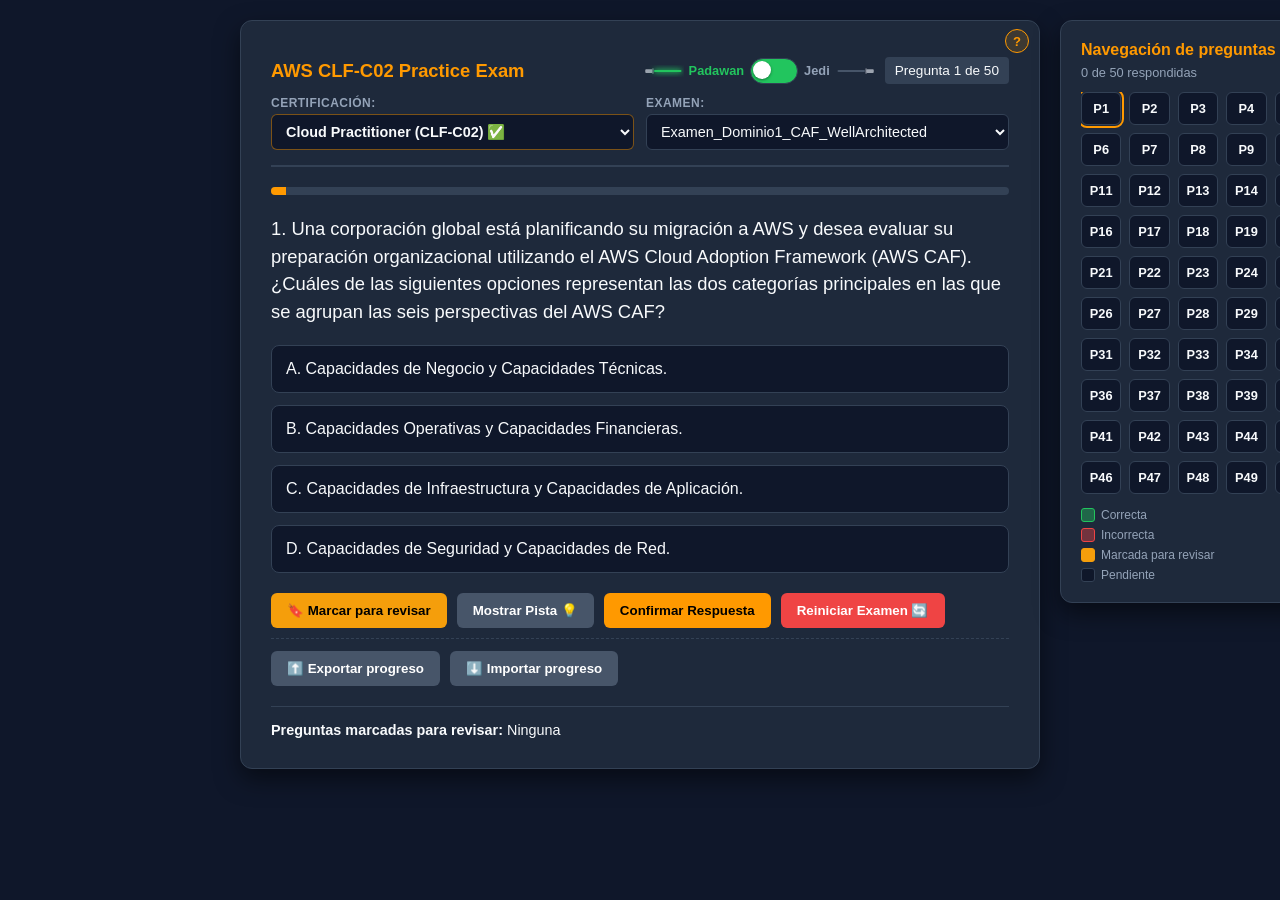
==== commit 698522fb: "varios" ====
--- a/Examenes.html
+++ b/Examenes.html
@@ -183,6 +183,6 @@
         import('https://esm.run/invokers-polyfill').catch(() => {});
     }
 </script>
-<script src="app.js?v=21"></script>
+<script src="app.js?v=22"></script>
 </body>
 </html>
